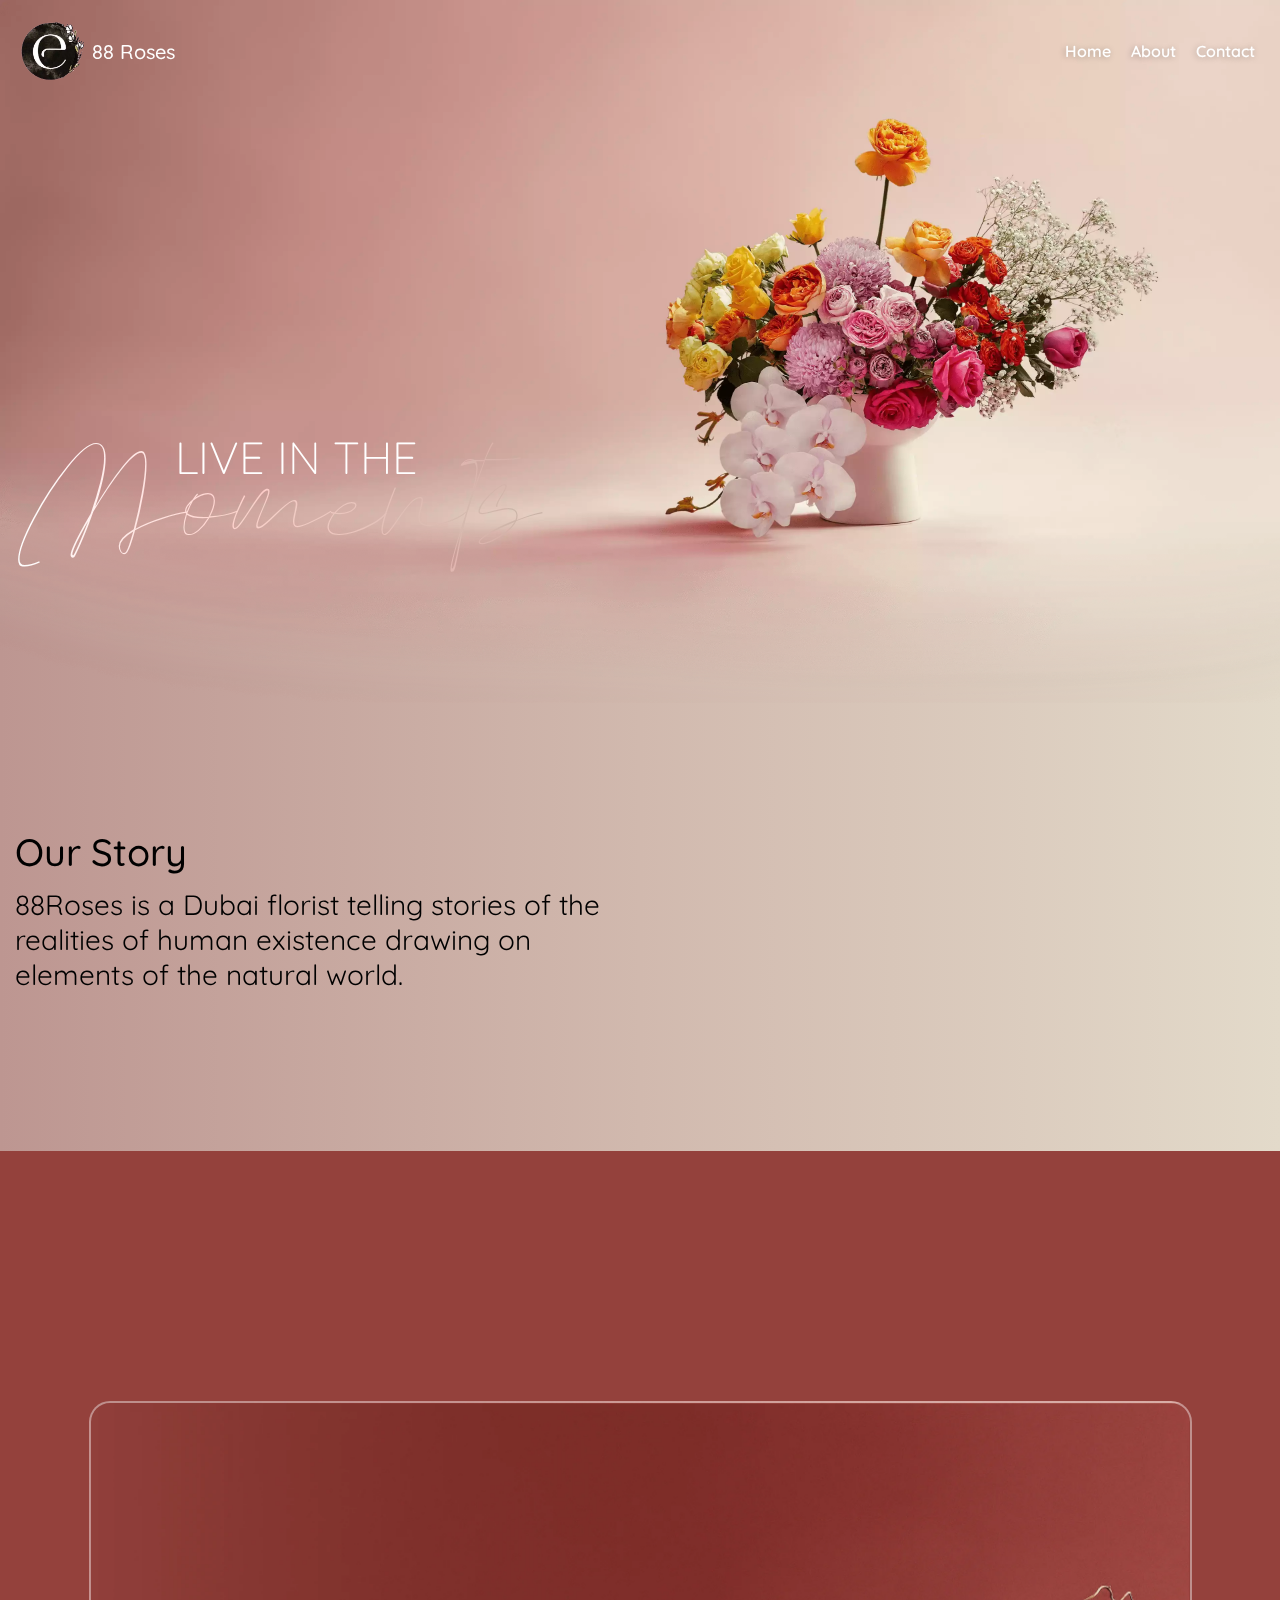
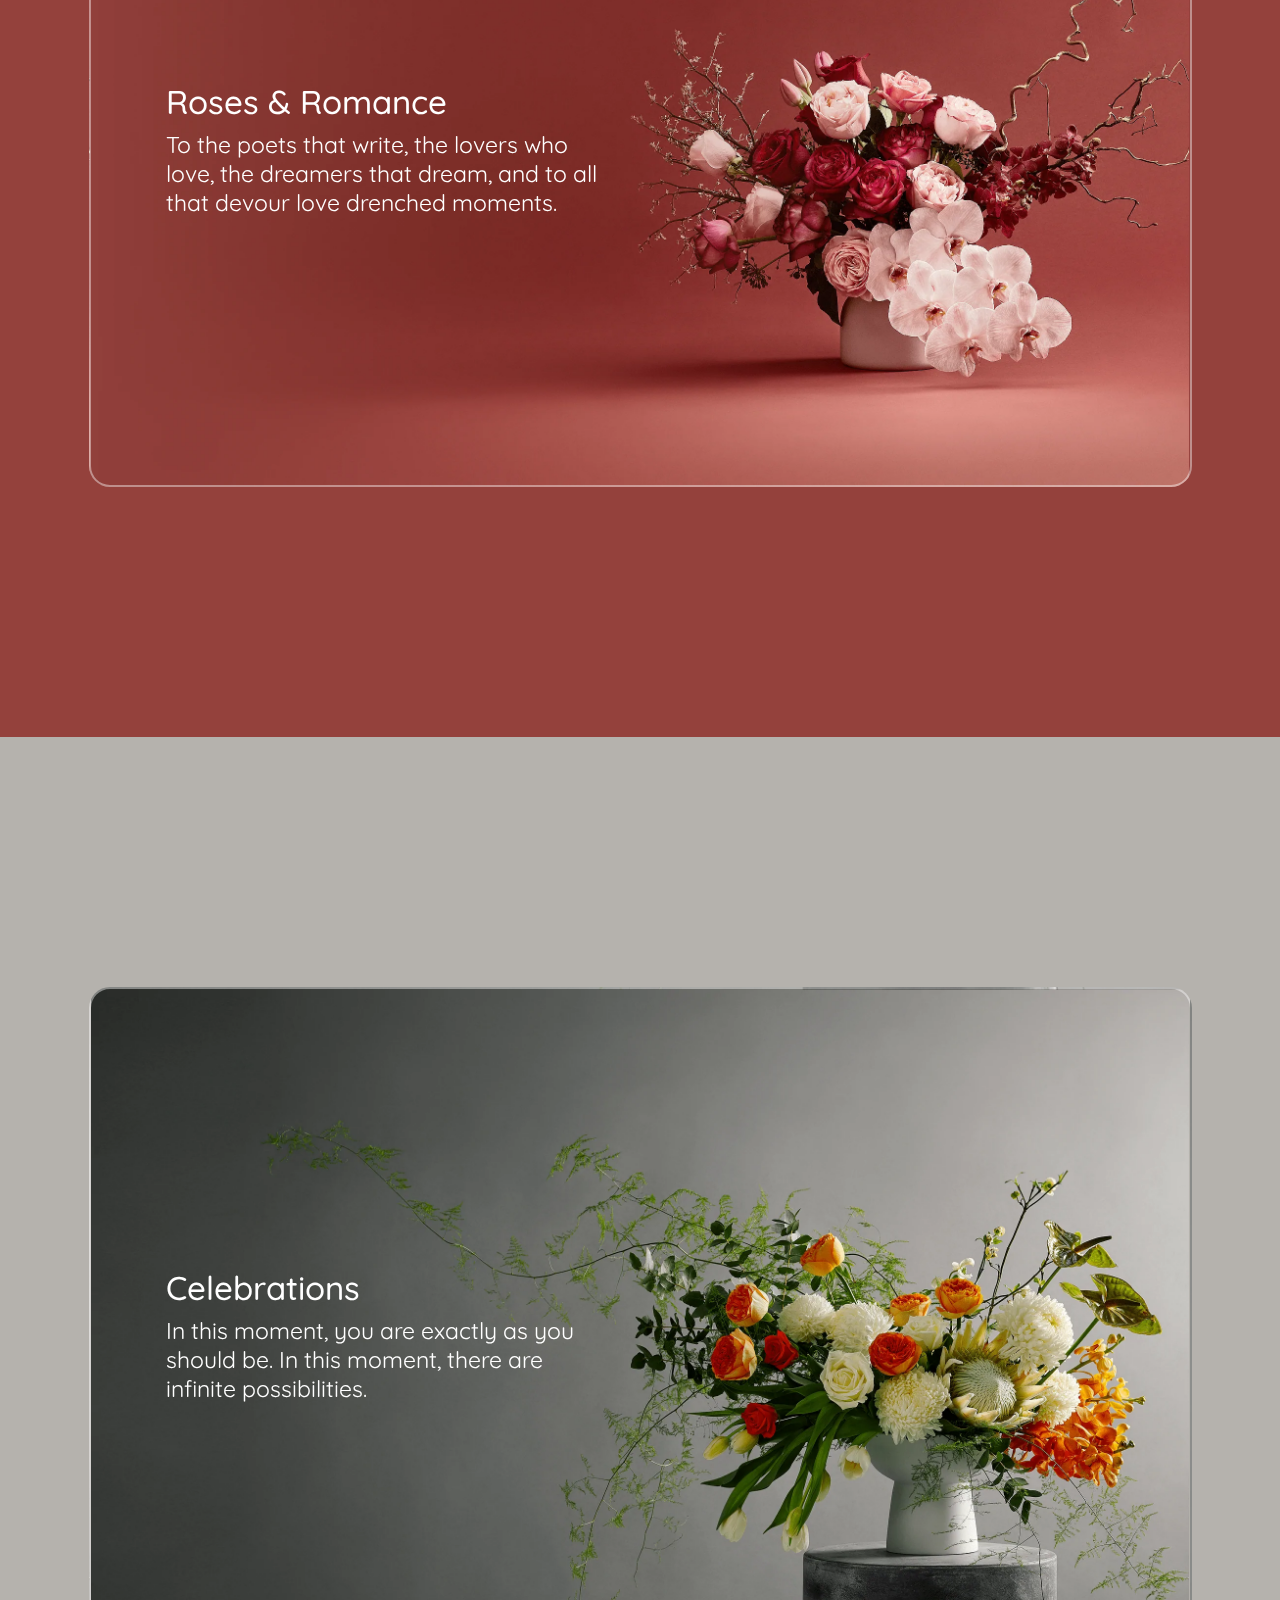
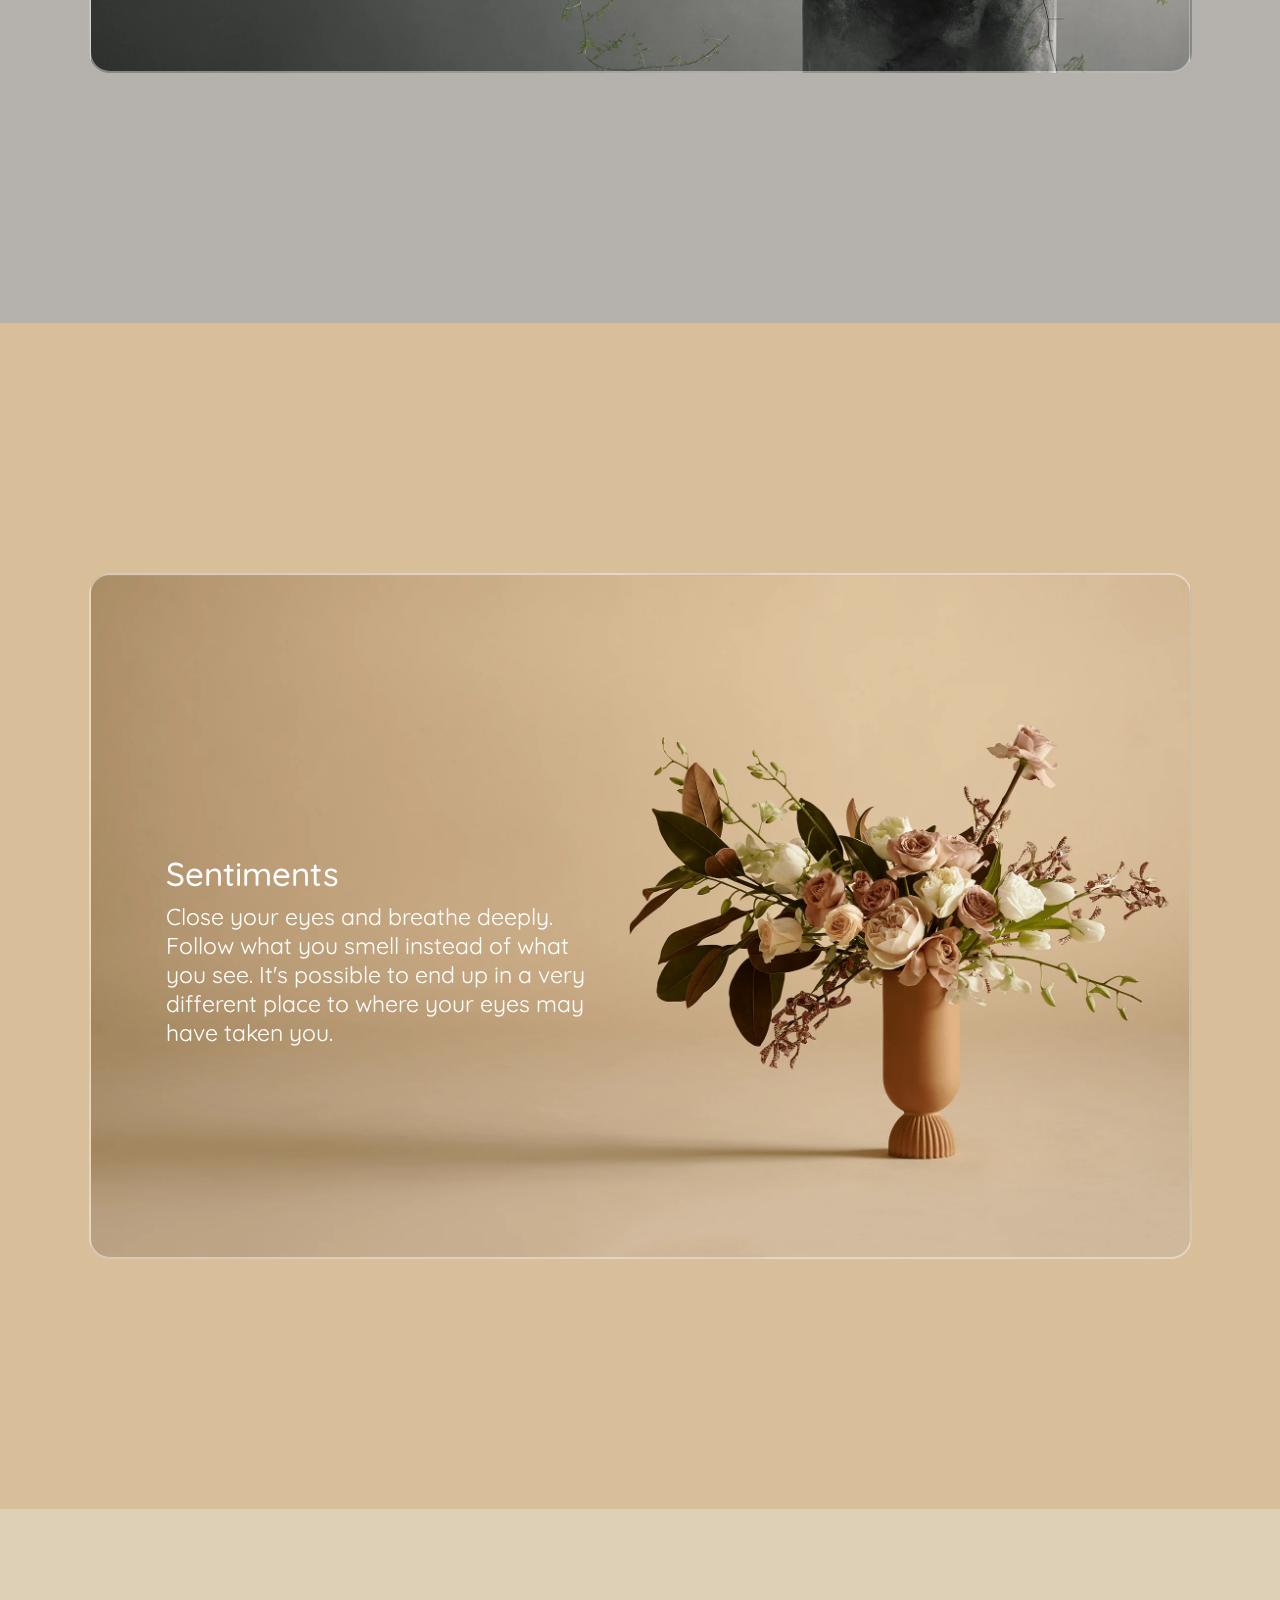
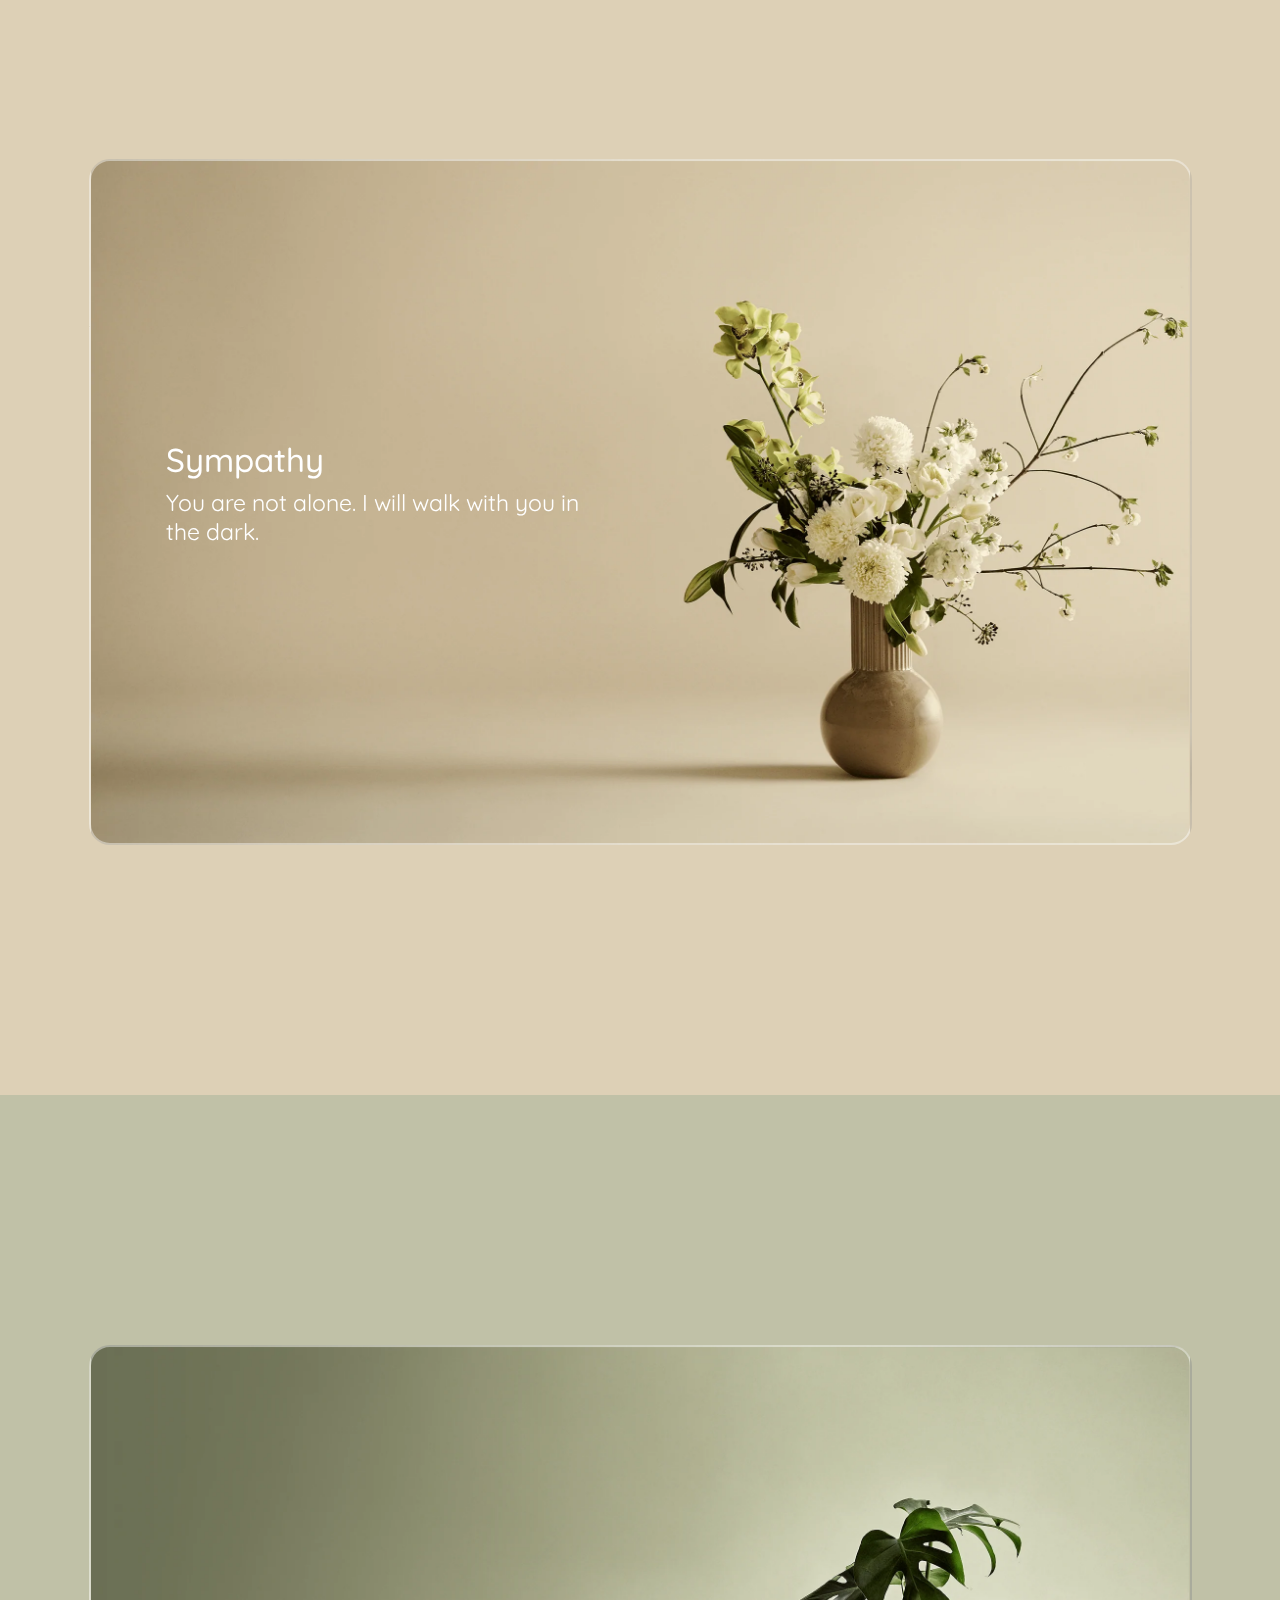
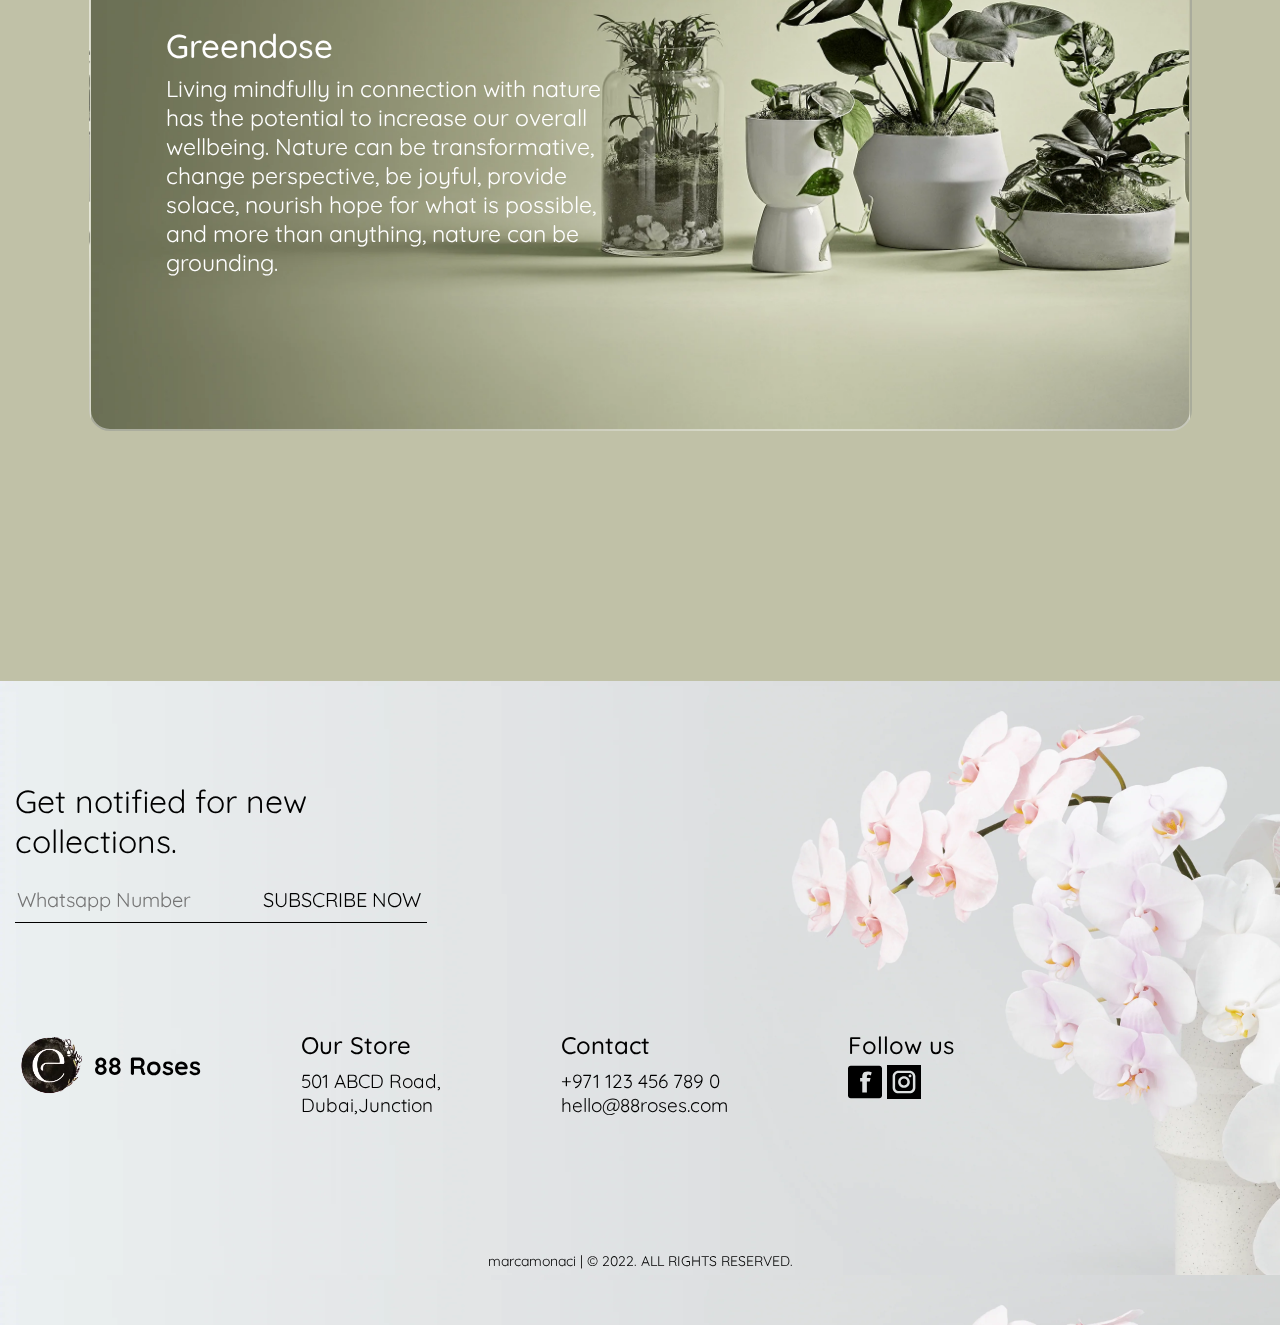
==== index.html @ d5ffa086 "Version 1.0" ====
<!DOCTYPE html>
<html lang="en">

<head>
    <meta charset="UTF-8">
    <meta http-equiv="X-UA-Compatible" content="IE=edge">
    <meta name="viewport" content="width=device-width, initial-scale=1.0">
    <title>Eighty Eight Roses</title>
    <link rel="stylesheet" href="css/rose.css">
</head>

<body class="body-home">
    <section class="top-section">
        <div class="top-view">
            <div class="top-content-view my-font">
                <div class="top-logo">
                    <a href="/index.html">
                        <div class="logo">
                            <img class="logo-image" src="images/logo.webp" alt="Logo" />
                            <div class="logo-text">
                                88 Roses
                            </div>
                        </div>
                    </a>
                </div>
                <div class="top-menu">
                    <ul class="top-menu-ul">
                        <li class="top-menu-li">
                            <a class="top-menu-a" href="index.html">Home</a>
                        </li>
                        <li class="top-menu-li">
                            <a class="top-menu-a" href="index.html">About</a>
                        </li>
                        <li class="top-menu-li">
                            <a class="top-menu-a" href="index.html">Contact</a>
                        </li>
                    </ul>
                </div>
            </div>
            <div class="top-caption-view">
                <div class="top-caption">
                    <div class="caption-top-text my-font">
                        LIVE IN THE
                    </div>
                    <div class="caption-text curl-font">
                        Moments
                    </div>
                </div>
            </div>
            <div class="top-intro-view my-font">
                <div class="top-intro-head">
                    Our Story
                </div>
                <div class="top-intro-text">
                    88Roses is a Dubai florist telling stories of the realities of human existence drawing on elements
                    of the natural world.
                </div>
            </div>
        </div>
    </section>
    <section class="second-section">
        <div class="second-view">
            <div class="second-view-content">
                <div class="view-caption my-font">
                    <div class="view-caption-head">
                        Roses & Romance
                    </div>
                    <div class="view-caption-text">
                        To the poets that write, the lovers who love, the dreamers that dream, and to all that devour
                        love drenched moments.
                    </div>
                </div>
            </div>
        </div>
    </section>
    <section class="third-section">
        <div class="third-view">
            <div class="third-view-content">
                <div class="view-caption my-font">
                    <div class="view-caption-head">
                        Celebrations
                    </div>
                    <div class="view-caption-text">
                        In this moment, you are exactly as you should be. In this moment, there are infinite
                        possibilities.
                    </div>
                </div>
            </div>
        </div>
    </section>
    <section class="fourth-section">
        <div class="fourth-view">
            <div class="fourth-view-content">
                <div class="view-caption my-font">
                    <div class="view-caption-head">
                        Sentiments
                    </div>
                    <div class="view-caption-text">
                        Close your eyes and breathe deeply. Follow what you smell instead of what you see. It's possible
                        to end up in a very different place to where your eyes may have taken you.
                    </div>
                </div>
            </div>
        </div>
    </section>
    <section class="fifth-section">
        <div class="fifth-view">
            <div class="fifth-view-content">
                <div class="view-caption my-font">
                    <div class="view-caption-head">
                        Sympathy
                    </div>
                    <div class="view-caption-text">
                        You are not alone. I will walk with you in the dark.
                    </div>
                </div>
            </div>
        </div>
    </section>
    <section class="sixth-section">
        <div class="sixth-view">
            <div class="sixth-view-content">
                <div class="view-caption my-font">
                    <div class="view-caption-head">
                        Greendose
                    </div>
                    <div class="view-caption-text">
                        Living mindfully in connection with nature has the potential to increase our overall wellbeing.
                        Nature can be transformative, change perspective, be joyful, provide solace, nourish hope for
                        what is possible, and more than anything, nature can be grounding.
                    </div>
                </div>
            </div>
        </div>
    </section>
    <section class="footer-section">
        <div class="footer-view">
            <div class="footer-content my-font">
                <div class="footer-subscribe">
                    <div class="footer-sub-head">Get notified for new collections.</div>
                    <div class="footer-text-container">
                        <input class="footer-text-box my-font" type="text" placeholder="Whatsapp Number" />
                        <button class="footer-bttn my-font">SUBSCRIBE NOW</button>
                    </div>
                </div>
                <div class="footer-options">
                    <div class="footer-logo">
                        <a href="/index.html">
                            <div class="logo-foot">
                                <img class="logo-foot-image" src="images/logo.webp" alt="Logo" />
                                <div class="logo-foot-text">
                                    88 Roses
                                </div>
                            </div>
                        </a>
                    </div>
                    <div class="footer-items">
                        <div class="footer-item">
                            <div class="footer-item-head">
                                Our Store
                            </div>
                            <div class="foot-item-text">
                                501 ABCD Road,
                            </div>
                            <div class="foot-item-text">
                                Dubai,Junction
                            </div>
                        </div>
                    </div>
                    <div class="footer-items">
                        <div class="footer-item">
                            <div class="footer-item-head">
                                Contact
                            </div>
                            <div class="foot-item-text">
                                +971 123 456 789 0
                            </div>
                            <div class="foot-item-text">
                                hello@88roses.com
                            </div>
                        </div>
                    </div>
                    <div class="footer-social">
                        <div class="footer-social-head">
                            Follow us
                        </div>
                        <div class="footer-icons">
                            <a href="">
                                <div class="footer-social-icon">
                                    <svg x="0px" y="0px" fill="currentColor" width="1em"
                                        height="1em" viewBox="0 0 29.94 29.94">
                                  
                                            <path d="M27.56,0.684H2.383C1.065,0.684,0,1.748,0,3.064v23.813c0,1.312,1.065,2.379,2.383,2.379H27.56
                                                c1.312,0,2.38-1.066,2.38-2.379V3.064C29.939,1.748,28.871,0.684,27.56,0.684z M20.125,9.167c-0.619-0.362-1.11-0.648-1.727-0.648
                                                c-0.604,0-1.12,0.151-1.384,0.405c-0.264,0.252-0.395,0.74-0.395,1.461v1.067h3.229l-0.699,2.968h-2.53v9.862h-4.056V14.42H10.67
                                                v-2.968h1.895v-1.133c0-1.193,0.143-1.907,0.425-2.496c0.281-0.587,0.826-1.241,1.584-1.611c0.757-0.369,1.877-0.555,3.036-0.555
                                                c1.188,0,2.116,0.396,3.254,0.715L20.125,9.167z"/>
                                    </svg>
                                </div>
                            </a>
                            <a href="">  <div class="footer-social-icon">
                                <svg x="0px" y="0px" fill="currentColor" width="1em"
                                    height="1em" 
                                    viewBox="0 0 455.73 455.73">
<path d="M227.86,182.55c-24.98,0-45.32,20.33-45.32,45.31c0,24.99,20.34,45.33,45.32,45.33c24.99,0,45.32-20.34,45.32-45.33
	C273.18,202.88,252.85,182.55,227.86,182.55z M227.86,182.55c-24.98,0-45.32,20.33-45.32,45.31c0,24.99,20.34,45.33,45.32,45.33
	c24.99,0,45.32-20.34,45.32-45.33C273.18,202.88,252.85,182.55,227.86,182.55z M303.36,108.66H152.37
	c-24.1,0-43.71,19.61-43.71,43.71v150.99c0,24.1,19.61,43.71,43.71,43.71h150.99c24.1,0,43.71-19.61,43.71-43.71V152.37
	C347.07,128.27,327.46,108.66,303.36,108.66z M227.86,306.35c-43.27,0-78.48-35.21-78.48-78.49c0-43.27,35.21-78.48,78.48-78.48
	c43.28,0,78.49,35.21,78.49,78.48C306.35,271.14,271.14,306.35,227.86,306.35z M308.87,165.61c-10.24,0-18.57-8.33-18.57-18.57
	s8.33-18.57,18.57-18.57s18.57,8.33,18.57,18.57S319.11,165.61,308.87,165.61z M227.86,182.55c-24.98,0-45.32,20.33-45.32,45.31
	c0,24.99,20.34,45.33,45.32,45.33c24.99,0,45.32-20.34,45.32-45.33C273.18,202.88,252.85,182.55,227.86,182.55z M303.36,108.66
	H152.37c-24.1,0-43.71,19.61-43.71,43.71v150.99c0,24.1,19.61,43.71,43.71,43.71h150.99c24.1,0,43.71-19.61,43.71-43.71V152.37
	C347.07,128.27,327.46,108.66,303.36,108.66z M227.86,306.35c-43.27,0-78.48-35.21-78.48-78.49c0-43.27,35.21-78.48,78.48-78.48
	c43.28,0,78.49,35.21,78.49,78.48C306.35,271.14,271.14,306.35,227.86,306.35z M308.87,165.61c-10.24,0-18.57-8.33-18.57-18.57
	s8.33-18.57,18.57-18.57s18.57,8.33,18.57,18.57S319.11,165.61,308.87,165.61z M227.86,182.55c-24.98,0-45.32,20.33-45.32,45.31
	c0,24.99,20.34,45.33,45.32,45.33c24.99,0,45.32-20.34,45.32-45.33C273.18,202.88,252.85,182.55,227.86,182.55z M0,0v455.73h455.73
	V0H0z M380.23,303.36c0,42.39-34.48,76.87-76.87,76.87H152.37c-42.39,0-76.87-34.48-76.87-76.87V152.37
	c0-42.39,34.48-76.87,76.87-76.87h150.99c42.39,0,76.87,34.48,76.87,76.87V303.36z M303.36,108.66H152.37
	c-24.1,0-43.71,19.61-43.71,43.71v150.99c0,24.1,19.61,43.71,43.71,43.71h150.99c24.1,0,43.71-19.61,43.71-43.71V152.37
	C347.07,128.27,327.46,108.66,303.36,108.66z M227.86,306.35c-43.27,0-78.48-35.21-78.48-78.49c0-43.27,35.21-78.48,78.48-78.48
	c43.28,0,78.49,35.21,78.49,78.48C306.35,271.14,271.14,306.35,227.86,306.35z M308.87,165.61c-10.24,0-18.57-8.33-18.57-18.57
	s8.33-18.57,18.57-18.57s18.57,8.33,18.57,18.57S319.11,165.61,308.87,165.61z M227.86,182.55c-24.98,0-45.32,20.33-45.32,45.31
	c0,24.99,20.34,45.33,45.32,45.33c24.99,0,45.32-20.34,45.32-45.33C273.18,202.88,252.85,182.55,227.86,182.55z M227.86,182.55
	c-24.98,0-45.32,20.33-45.32,45.31c0,24.99,20.34,45.33,45.32,45.33c24.99,0,45.32-20.34,45.32-45.33
	C273.18,202.88,252.85,182.55,227.86,182.55z M227.86,182.55c-24.98,0-45.32,20.33-45.32,45.31c0,24.99,20.34,45.33,45.32,45.33
	c24.99,0,45.32-20.34,45.32-45.33C273.18,202.88,252.85,182.55,227.86,182.55z M303.36,108.66H152.37
	c-24.1,0-43.71,19.61-43.71,43.71v150.99c0,24.1,19.61,43.71,43.71,43.71h150.99c24.1,0,43.71-19.61,43.71-43.71V152.37
	C347.07,128.27,327.46,108.66,303.36,108.66z M227.86,306.35c-43.27,0-78.48-35.21-78.48-78.49c0-43.27,35.21-78.48,78.48-78.48
	c43.28,0,78.49,35.21,78.49,78.48C306.35,271.14,271.14,306.35,227.86,306.35z M308.87,165.61c-10.24,0-18.57-8.33-18.57-18.57
	s8.33-18.57,18.57-18.57s18.57,8.33,18.57,18.57S319.11,165.61,308.87,165.61z M227.86,182.55c-24.98,0-45.32,20.33-45.32,45.31
	c0,24.99,20.34,45.33,45.32,45.33c24.99,0,45.32-20.34,45.32-45.33C273.18,202.88,252.85,182.55,227.86,182.55z M227.86,182.55
	c-24.98,0-45.32,20.33-45.32,45.31c0,24.99,20.34,45.33,45.32,45.33c24.99,0,45.32-20.34,45.32-45.33
	C273.18,202.88,252.85,182.55,227.86,182.55z M227.86,182.55c-24.98,0-45.32,20.33-45.32,45.31c0,24.99,20.34,45.33,45.32,45.33
	c24.99,0,45.32-20.34,45.32-45.33C273.18,202.88,252.85,182.55,227.86,182.55z M303.36,108.66H152.37
	c-24.1,0-43.71,19.61-43.71,43.71v150.99c0,24.1,19.61,43.71,43.71,43.71h150.99c24.1,0,43.71-19.61,43.71-43.71V152.37
	C347.07,128.27,327.46,108.66,303.36,108.66z M227.86,306.35c-43.27,0-78.48-35.21-78.48-78.49c0-43.27,35.21-78.48,78.48-78.48
	c43.28,0,78.49,35.21,78.49,78.48C306.35,271.14,271.14,306.35,227.86,306.35z M308.87,165.61c-10.24,0-18.57-8.33-18.57-18.57
	s8.33-18.57,18.57-18.57s18.57,8.33,18.57,18.57S319.11,165.61,308.87,165.61z M227.86,182.55c-24.98,0-45.32,20.33-45.32,45.31
	c0,24.99,20.34,45.33,45.32,45.33c24.99,0,45.32-20.34,45.32-45.33C273.18,202.88,252.85,182.55,227.86,182.55z"/>
                                </svg>
                            </div></a>
                        </div>
                    </div>
                </div>
                <div class="footer-last">
                    <div class="copy-right">
                        marcamonaci | © 2022. ALL RIGHTS RESERVED.
                    </div>
                </div>
            </div>
        </div>
    </section>
</body>

</html>
---- css/rose.css ----
@import url('https://fonts.googleapis.com/css2?family=Quicksand:wght@300;400;500;600;700&display=swap');

.body-home {
	margin: 0;
	padding: 0;
}

a {
	text-decoration: none;
	color: inherit;
}

input:focus,
button:focus {
	outline: none;
}

.my-font {
	font-family: 'Quicksand', sans-serif;
}

@font-face {
	font-family: 'coff-regular';
	/*src: url('Coffekan-Regular.ttf')  format('truetype');*/
	src: url([data-uri]);
}

.curl-font {
	font-family: 'coff-regular', cursive;
}

.top-section {}

.top-view {
	min-height: 100vh;
	background: url(../images/topbg.webp), linear-gradient(90deg, rgba(189, 150, 145, 1) 0%, rgba(209, 185, 174, 1) 50%, rgba(227, 218, 202, 1) 100%);
	background-size: 100%;
	background-repeat: no-repeat;
}

.top-content-view {
	width: 1250px;
	margin: auto;
	display: flex;
	align-items: center;
	justify-content: space-between;
}

.top-logo {
	padding-top: 15px;
}

.logo {
	display: flex;
	align-items: center;
}

.logo-image {
	width: 72px;
}

.logo-text {
	font-size: 20px;
	font-weight: 500;
	color: white;
	padding-left: 5px;
}

.top-menu {
	padding-top: 15px;
}

.top-menu-ul {
	margin: 0;
	padding: 0;
	list-style: none;
	display: flex;
}

.top-menu-li {}

.top-menu-a {
	display: block;
	padding-left: 10px;
	padding-right: 10px;
	color: white;
	font-weight: 600;
	font-size: 16px;
	text-shadow: -1px 1px 6px #00000045;
}

.top-caption {
	position: relative;
}

.caption-text {
	font-size: 156px;
	background-clip: text;
	mix-blend-mode: luminosity;
	-webkit-background-clip: text;
	color: transparent;
	background-image: linear-gradient(90deg, rgba(255, 255, 255, 1) 0%, rgba(229, 201, 199, 1) 25%, rgba(207, 157, 153, 1) 50%, rgba(229, 201, 199, 1) 75%, rgba(255, 255, 255, 1) 100%);
}

.top-caption-view {
	width: 1250px;
	margin: auto;
	padding-top: 311px;
}

.caption-top-text {

	color: white;

	font-size: 45px;

	font-weight: 300;

	position: absolute;

	left: 160px;

	top: 31px;
}

.top-intro-view {
	width: 1250px;
	margin: auto;
	margin-top: 243px;
	padding-bottom: 159px;
}

.top-intro-head {
	font-size: 38px;
	color: black;
	font-weight: 500;
	padding-bottom: 11px;
}

.top-intro-text {
	width: 619px;
	font-size: 28px;
}

.second-section {}

.second-view {
	background: #94413C;
	padding-top: 250px;
	padding-bottom: 250px;
}

.second-view-content {

	width: 1099px;

	height: 682px;

	border: solid 2px #ffffff6b;

	margin: auto;

	border-radius: 21px;

	background: url('../images/secondbg.webp');

	background-size: 100%;
}

.view-caption {
	margin-top: 278px;
	padding-left: 75px;
}

.view-caption-head {
	color: white;
	font-size: 33px;
	font-weight: 500;
	padding-bottom: 8px;
}

.view-caption-text {
	color: white;
	font-size: 23px;
	font-weight: 400;
	width: 445px;
}


.third-section {}

.third-view {
	background: #B5B2AD;
	padding-top: 250px;
	padding-bottom: 250px;
}

.third-view-content {

	width: 1099px;

	height: 682px;

	border: solid 2px #ffffff6b;

	margin: auto;

	border-radius: 21px;

	background: url('../images/thirdbg.webp');

	background-size: 100%;
}

.fourth-section {}

.fourth-view {
	background: #D8BE99;
	padding-top: 250px;
	padding-bottom: 250px;
}

.fourth-view-content {

	width: 1099px;

	height: 682px;

	border: solid 2px #ffffff6b;

	margin: auto;

	border-radius: 21px;

	background: url('../images/fourthbg.webp');

	background-size: 100%;
}

.fifth-view {
	background: #DDD0B6;
	padding-top: 250px;
	padding-bottom: 250px;
}

.fifth-view-content {

	width: 1099px;

	height: 682px;

	border: solid 2px #ffffff6b;

	margin: auto;

	border-radius: 21px;

	background: url('../images/fifthbg.webp');

	background-size: 100%;
}

.sixth-view {
	background: #C0C1A7;
	padding-top: 250px;
	padding-bottom: 250px;
}

.sixth-view-content {

	width: 1099px;

	height: 682px;

	border: solid 2px #ffffff6b;

	margin: auto;

	border-radius: 21px;

	background: url('../images/sixthbg.webp');

	background-size: 100%;
}

.footer-section {}

.footer-view {

	background: url('../images/footerbg.webp');

	background-size: 100%;

	min-height: 544px;

	padding-top: 100px;
}

.footer-content {
	width: 1250px;
	margin: auto;
}

.footer-subscribe {}

.footer-sub-head {
	font-size: 32px;
	width: 294px;
	padding-bottom: 25px;
}

.footer-text-container {
	border-bottom: solid 1px black;
	display: inline-flex;
	padding-bottom: 9px;
}

.footer-text-box {
	border: 0;
	background: transparent;
	font-size: 20px;
	font-weight: 400;
}

.footer-bttn {
	border: 0;
	background: transparent;
	color: black;
	font-size: 20px;
	font-weight: 400;
}

.footer-options {

	padding-top: 107px;

	display: flex;
}

.footer-logo {

	margin-right: 100px;
}

.logo-foot {
	display: flex;
	align-items: center;
}

.logo-foot-image {
	width: 70px;
}

.logo-foot-text {
	font-size: 25px;
	font-weight: 700;
	padding-left: 9px;
}

.foot-logo-desc {

	padding-left: 15px;

	padding-top: 32px;
}


.footer-items {
	margin-right: 120px;
}

.footer-item {
	padding-bottom: 35px;
}

.footer-item-head {
	font-size: 24px;
	font-weight: 500;
	padding-bottom: 9px;
}

.foot-item-text {
	font-size: 19px;
}

.footer-last {}

.footer-social {}

.footer-social-head {
	font-size: 24px;
	font-weight: 500;
	padding-bottom: 5px;
}

.footer-icons {
	display: flex;
}

.footer-social-icon {
	font-size: 34px;
	margin-right: 5px;
}

.copy-right {

	text-align: center;

	font-size: 14px;

	font-weight: 400;

	padding-top: 100px;
}

@media only screen and (max-width: 768px) {
	.top-section {}

	.top-view {
		background: url(../images/topbgmob.webp), linear-gradient(90deg, rgba(189, 150, 145, 1) 0%, rgba(209, 185, 174, 1) 50%, rgba(227, 218, 202, 1) 100%);
		background-size: cover;
		background-position: top;
	}

	.top-content-view {
		width: 100%;
		margin: auto;
		display: flex;
		align-items: center;
		justify-content: space-between;
	}

	.top-logo {
		padding-left: 15px;
	}

	.top-menu {
		display: none;
	}

	.top-caption {
		position: relative;
	}

	.caption-text {
		font-size: 97px;
		background-clip: text;
		mix-blend-mode: luminosity;
		-webkit-background-clip: text;
		color: wheat;
		background-image: linear-gradient(90deg, rgba(255, 255, 255, 1) 0%, rgba(229, 201, 199, 1) 25%, rgba(207, 157, 153, 1) 50%, rgba(229, 201, 199, 1) 75%, rgba(255, 255, 255, 1) 100%);
	}

	.top-caption-view {
		width: 100%;
		margin: auto;
		padding-top: 25px;
		padding-left: 15px;
		padding-right: 15px;
		box-sizing: border-box;
	}

	.caption-top-text {

		color: white;

		font-size: 27px;

		font-weight: 300;

		position: absolute;

		left: 102px;

		top: 22px;
	}

	.top-intro-view {
		width: 100%;
		margin: auto;
		margin-top: 400px;
		padding-bottom: 159px;
		padding-left: 15px;
		padding-right: 15px;
		box-sizing: border-box;
	}

	.top-intro-head {
		font-size: 38px;
		color: black;
		font-weight: 500;
		padding-bottom: 11px;
	}

	.top-intro-text {
		width: 100%;
		font-size: 23px;
	}

	.second-section {}

.second-view {
	background: #94413C;
	padding-top: 0;
	padding-bottom: 0;
}

.second-view-content {

width: 100%;

height: 539px;

border: unset;

margin: auto;

border-radius: 0;

background: url('../images/secondbgmob.webp');

background-size: cover;

background-position: bottom;

background-repeat: no-repeat;
}

.view-caption {
	margin-top: 0;
	padding-left: 15px;
	padding-top: 40px;
	box-sizing: border-box;
	padding-right: 15px;
}

.view-caption-head {
	color: white;
	font-size: 33px;
	font-weight: 500;
	padding-bottom: 18px;
}

.view-caption-text {
	color: white;
	font-size: 16px;
	font-weight: 400;
	width: 100%;
}
.third-section {}

.third-view {
	background: #B5B2AD;
	padding-top: 0;
	padding-bottom: 0;
}

.third-view-content {

width: 100%;

height: 539px;

border: none;

margin: auto;

border-radius: 0;

background: url('../images/thirdbgmob.webp');

background-size: cover;

background-position: bottom;
}
.fourth-section {}

.fourth-view {
	background: #D8BE99;
	padding-top: 0;
	padding-bottom: 0;
}

.fourth-view-content {
width: 100%;
height: 539px;
border: none;
margin: auto;
border-radius: 0;
background: url('../images/fourthbgmob.webp');
background-size: cover;
background-position: bottom;
}

.fifth-view {
	background: #DDD0B6;
	padding-top: 0;
	padding-bottom: 0;
}

.fifth-view-content {
width: 100%;
height: 539px;
border: none;
margin: auto;
border-radius: 0;
background: url('../images/fifthbgmob.webp');
background-size: cover;
background-position: bottom;
}

.sixth-view {
	background: #C0C1A7;
	padding-top: 0;
	padding-bottom: 0;
}

.sixth-view-content {
width: 100%;
height: 539px;
border: none;
margin: auto;
border-radius: 0;
background: url('../images/sixthbgmob.webp');
background-size: cover;
background-position: bottom;
}

.footer-section {}

.footer-view {
background: url('../images/footerbgmob.webp');
background-size: 100%;
min-height: 544px;
padding-top: 100px;
background-repeat: no-repeat;
}

.footer-content {
	width: 100%;
	padding-left: 15px;
	margin: auto;
	padding-right: 15px;
	box-sizing: border-box;
}

.footer-subscribe {}

.footer-sub-head {
	font-size: 21px;
	width: 195px;
	padding-bottom: 25px;
}

.footer-text-container {
	border-bottom: solid 1px black;
	display: inline-flex;
	padding-bottom: 9px;
}

.footer-text-box {
	border: 0;
	background: transparent;
	font-size: 14px;
	font-weight: 400;
}

.footer-bttn {
	border: 0;
	background: transparent;
	color: black;
	font-size: 14px;
	font-weight: 400;
}

.footer-options {
padding-top: 36px;
display: flex;
flex-wrap: wrap;
}

.footer-logo {

	margin-right: 100px;
}

.logo-foot {
	display: flex;
	align-items: center;
}

.logo-foot-image {
	width: 70px;
}

.logo-foot-text {
	font-size: 25px;
	font-weight: 700;
	padding-left: 9px;
}

.foot-logo-desc {

	padding-left: 15px;

	padding-top: 32px;
}


.footer-items {
	margin-right: 120px;
}

.footer-item {
	padding-bottom: 35px;
}

.footer-item-head {
	font-size: 24px;
	font-weight: 500;
	padding-bottom: 9px;
}

.foot-item-text {
	font-size: 19px;
}

.footer-last {}

.footer-social {}

.footer-social-head {
	font-size: 24px;
	font-weight: 500;
	padding-bottom: 5px;
}

.footer-icons {
	display: flex;
}

.footer-social-icon {
	font-size: 34px;
	margin-right: 5px;
}

.copy-right {

	text-align: center;

	font-size: 14px;

	font-weight: 400;

	padding-top: 100px;
}
}
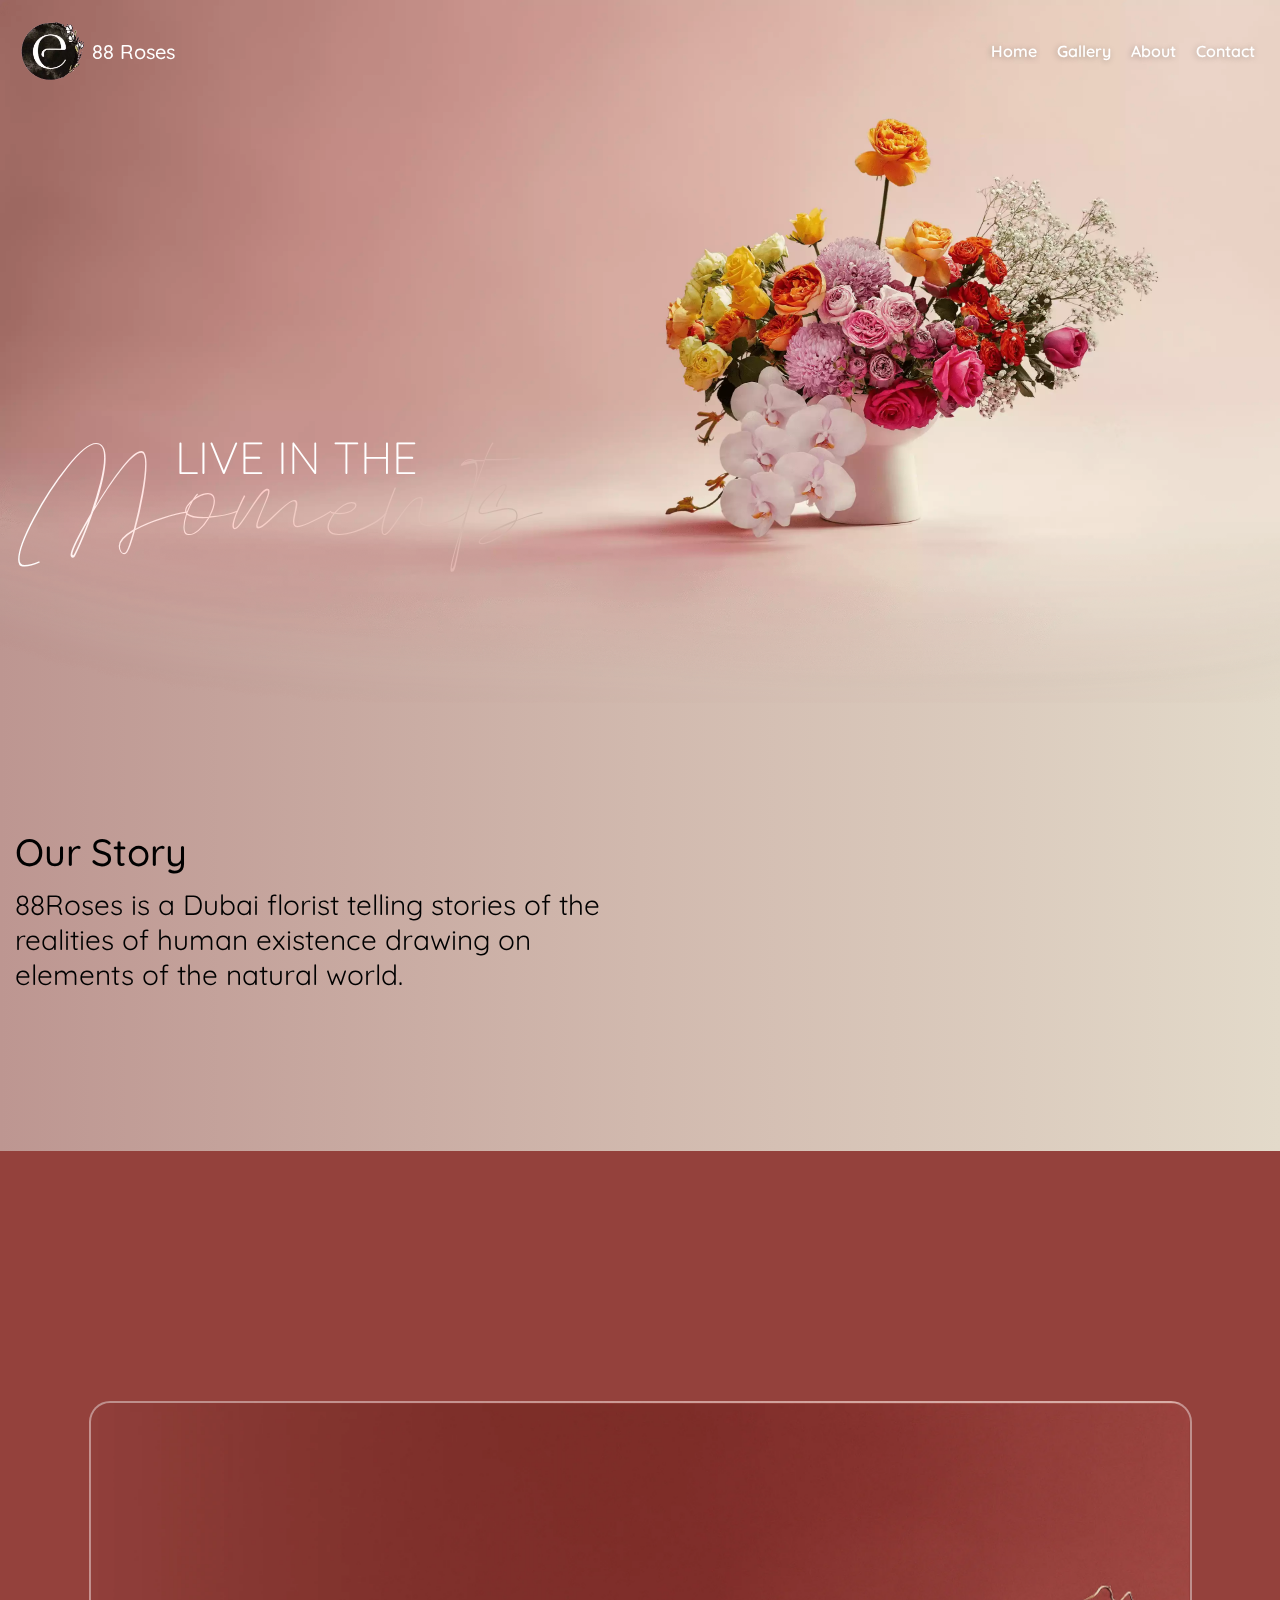
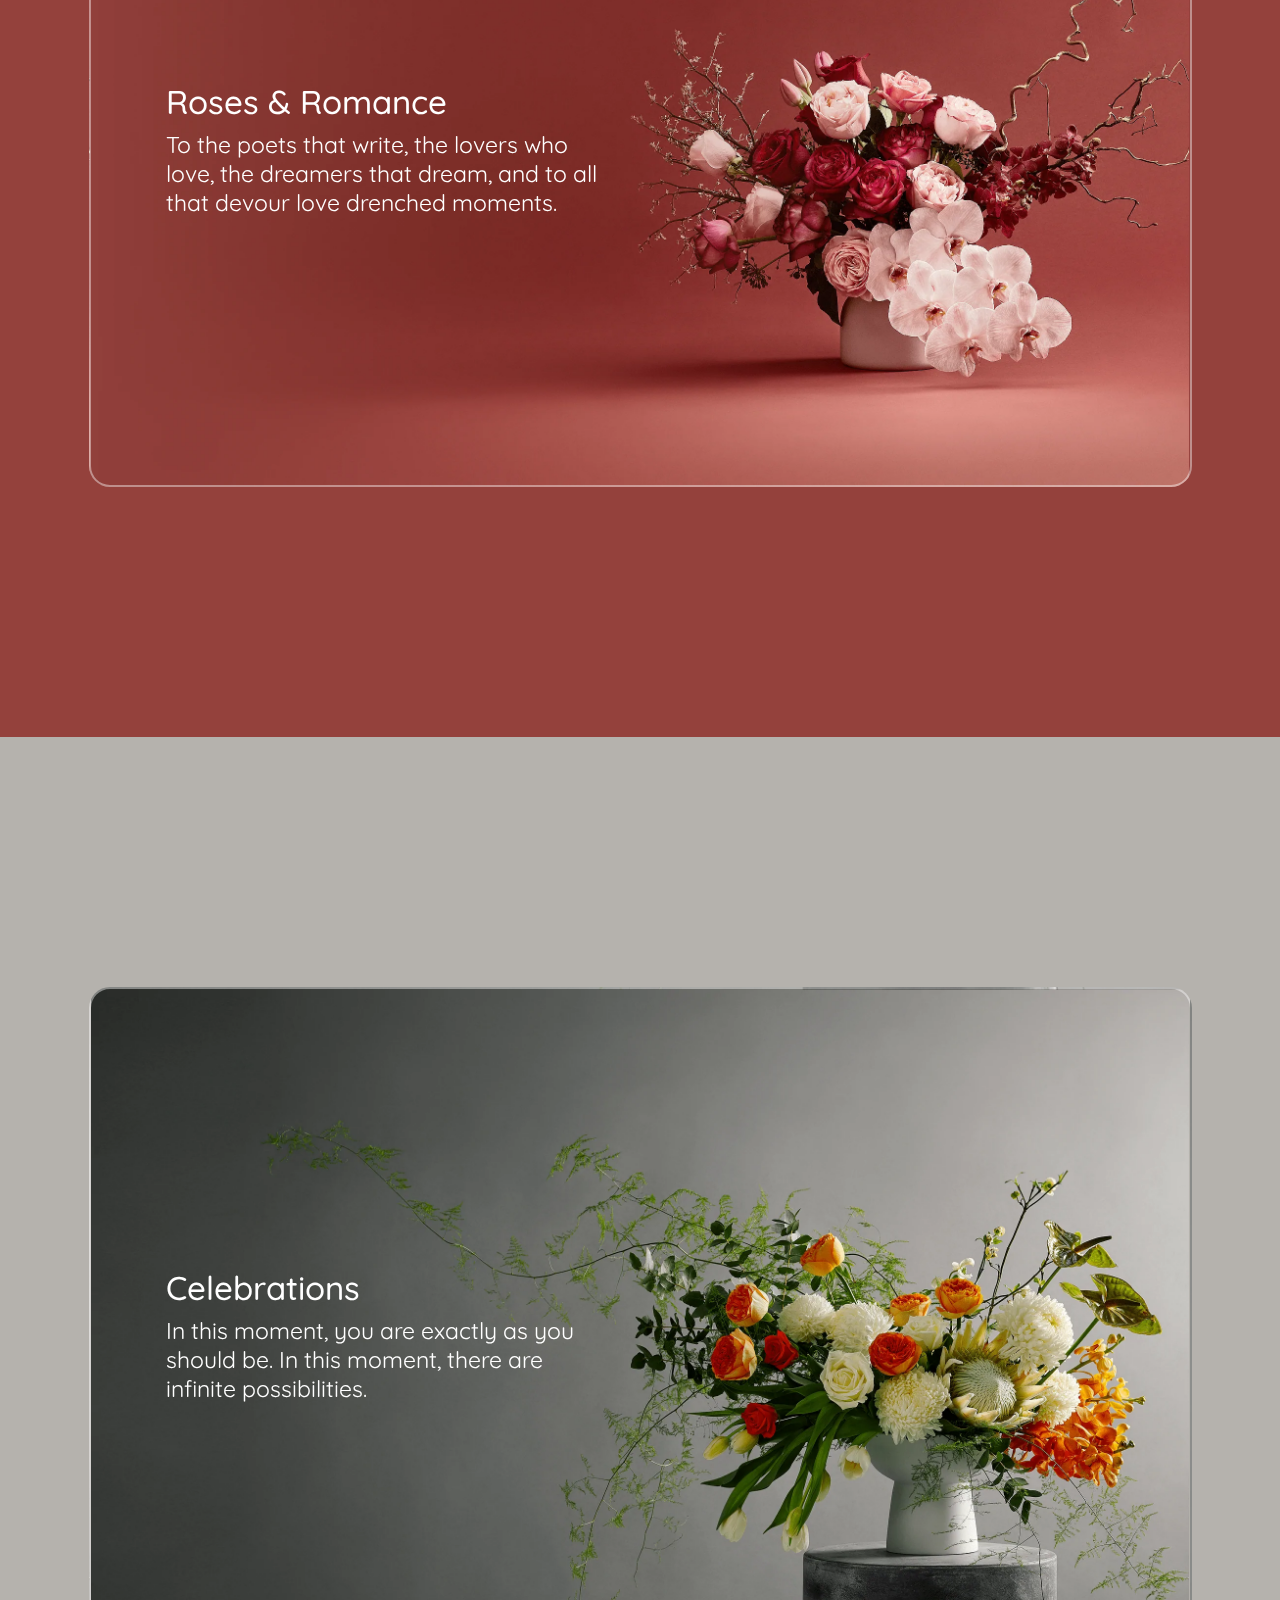
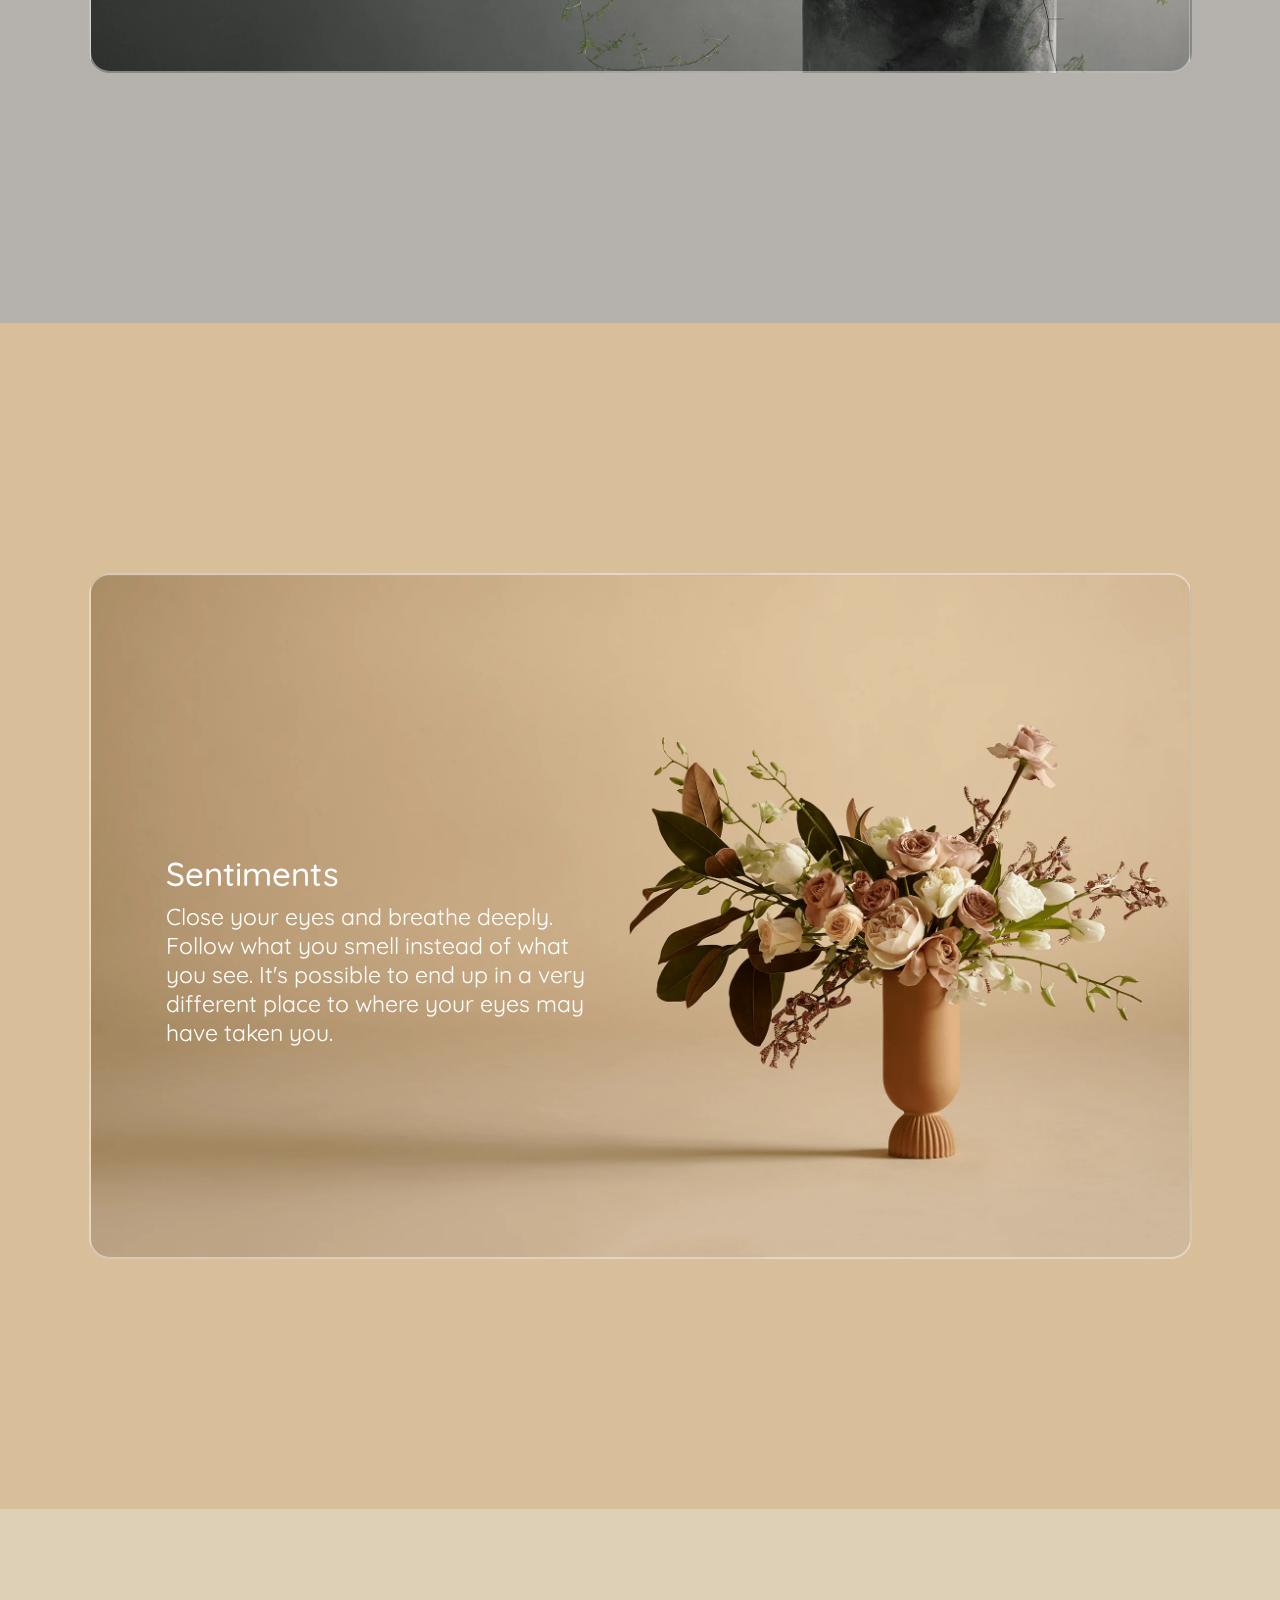
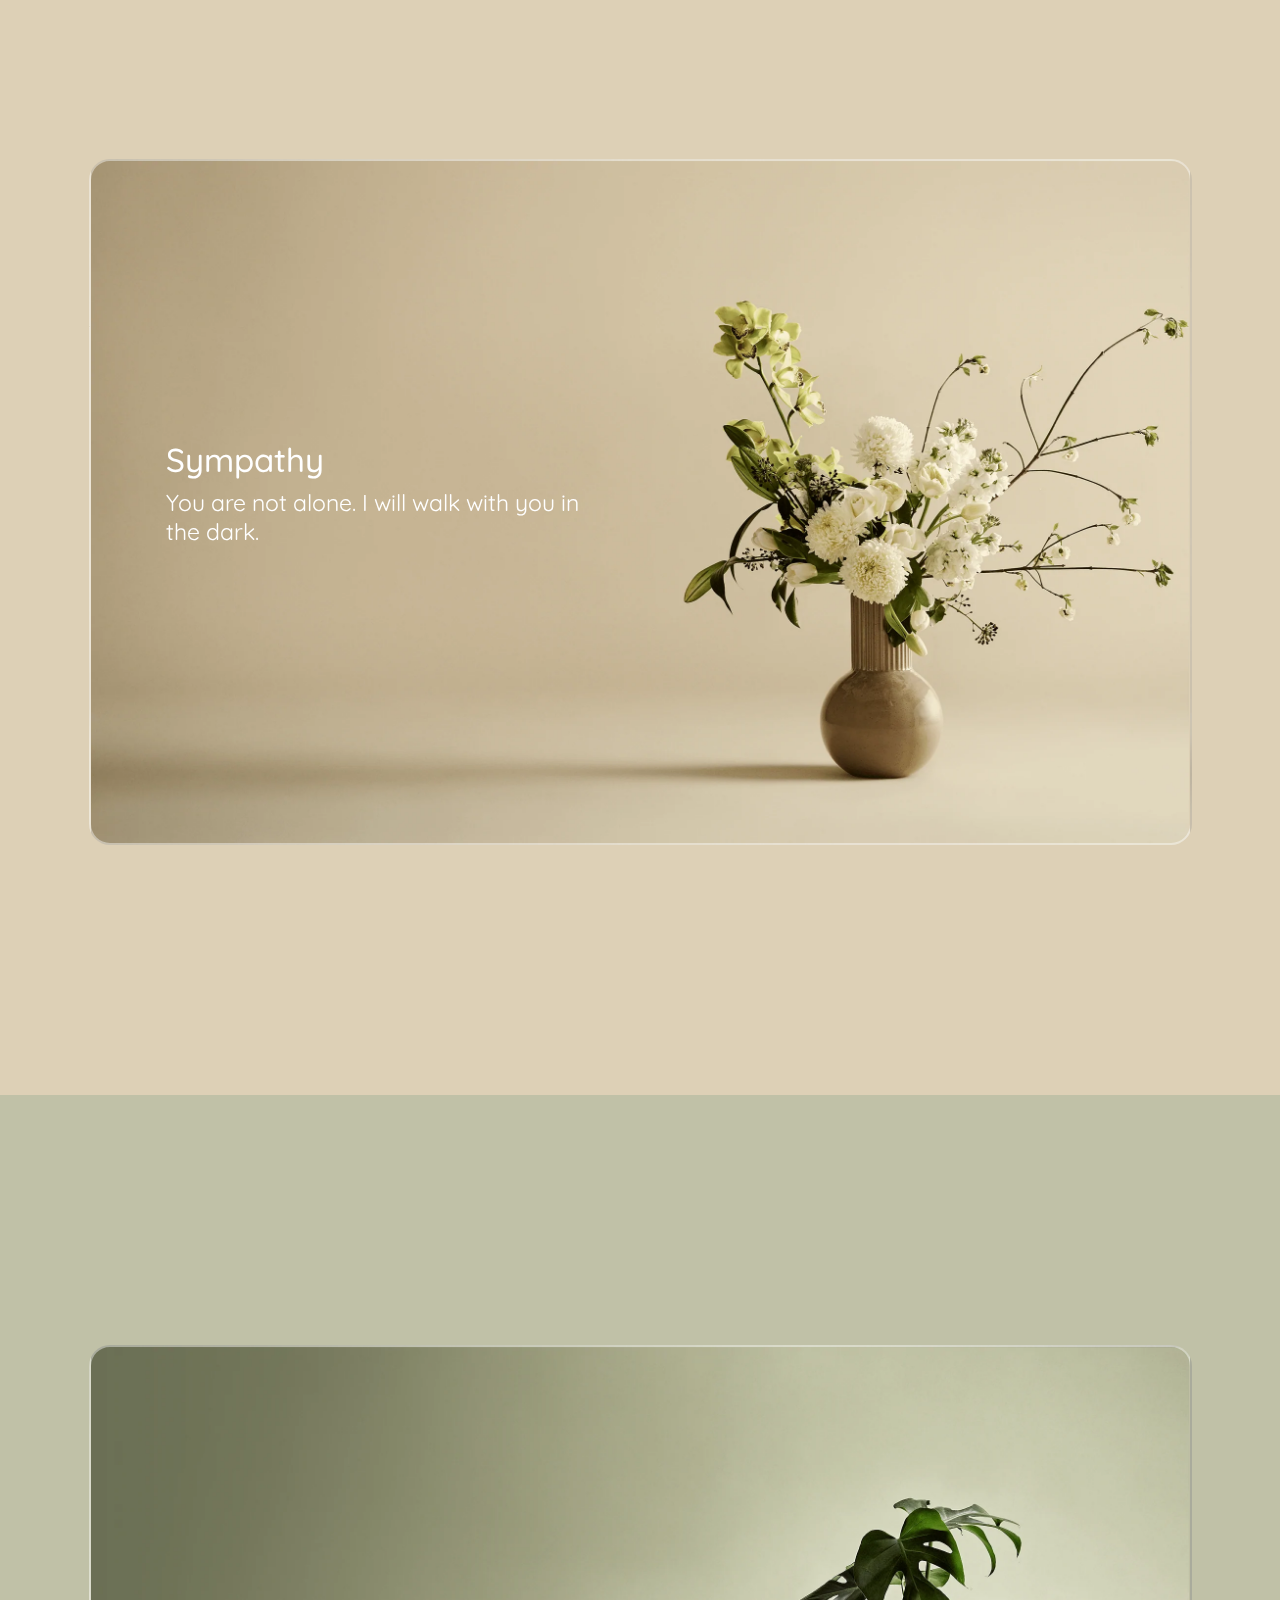
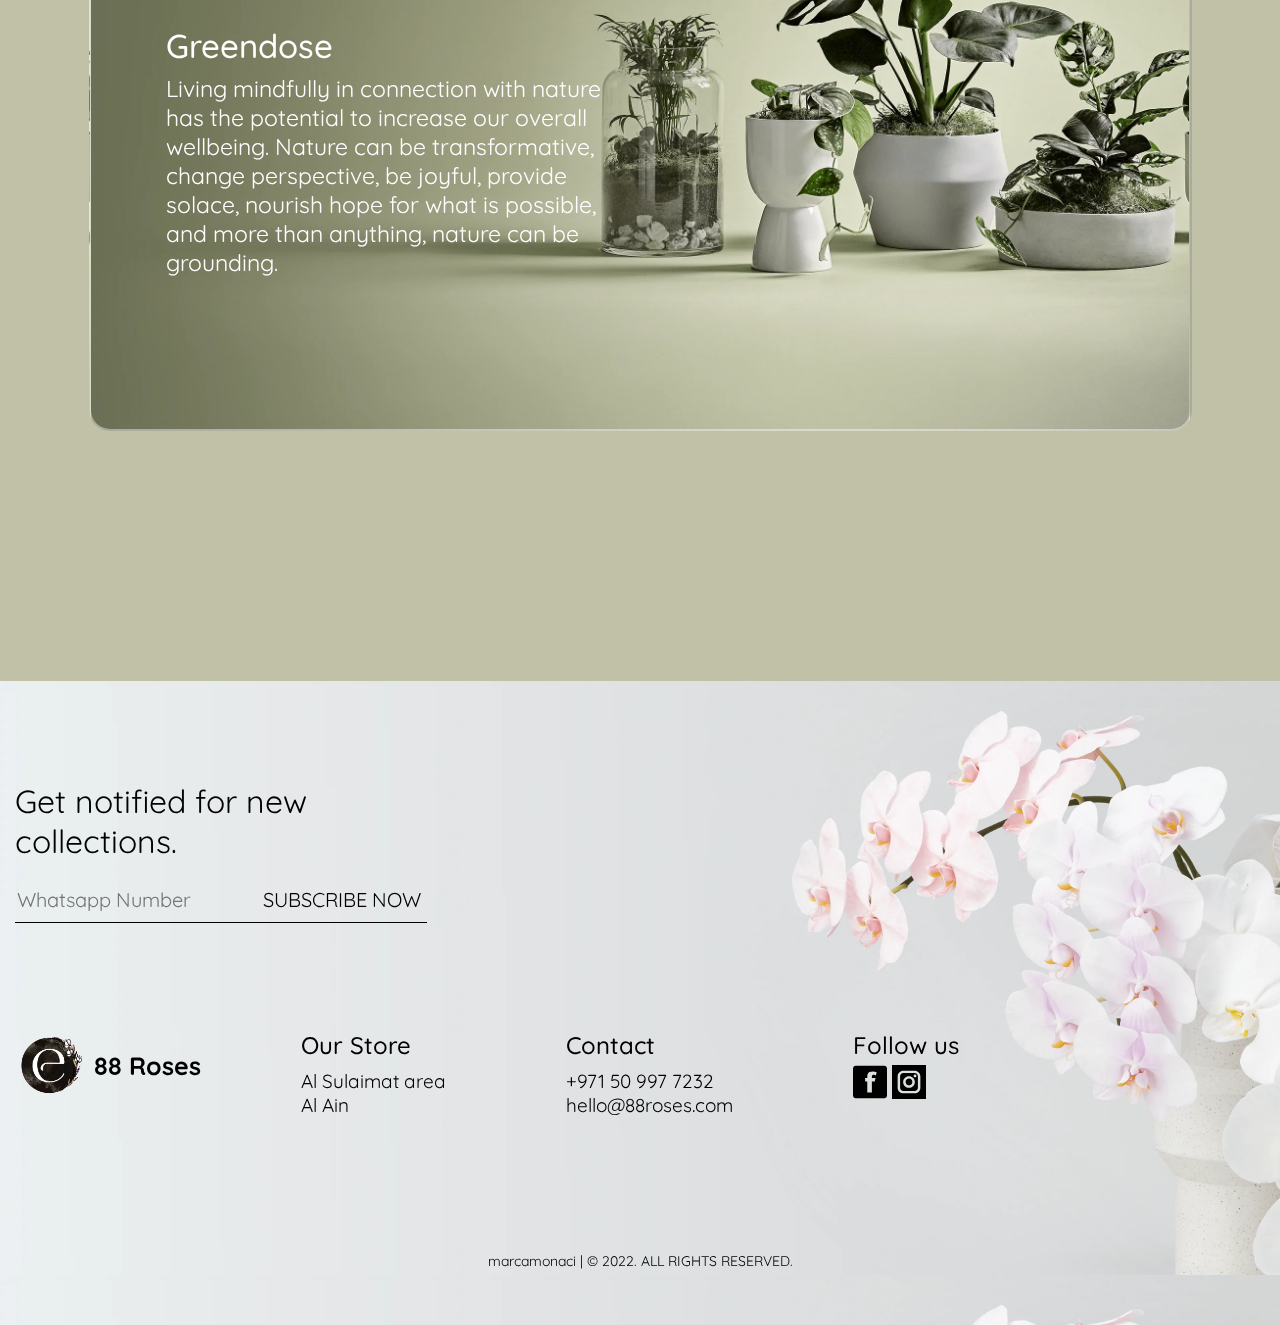
==== commit 4109bb6c: "update112" ====
--- a/index.html
+++ b/index.html
@@ -14,7 +14,7 @@
         <div class="top-view">
             <div class="top-content-view my-font">
                 <div class="top-logo">
-                    <a href="/index.html">
+                    <a href="index.html">
                         <div class="logo">
                             <img class="logo-image" src="images/logo.webp" alt="Logo" />
                             <div class="logo-text">
@@ -29,14 +29,46 @@
                             <a class="top-menu-a" href="index.html">Home</a>
                         </li>
                         <li class="top-menu-li">
-                            <a class="top-menu-a" href="index.html">About</a>
-                        </li>
-                        <li class="top-menu-li">
-                            <a class="top-menu-a" href="index.html">Contact</a>
+                            <a class="top-menu-a" href="gallery.html">Gallery</a>
+                        </li>
+                        <li class="top-menu-li">
+                            <a class="top-menu-a" href="about.html">About</a>
+                        </li>
+                        <li class="top-menu-li">
+                            <a class="top-menu-a" href="contact.html">Contact</a>
                         </li>
                     </ul>
                 </div>
-            </div>
+                <div class="top-mob-menu">                  
+                    <label for="mobmenu">
+                        <input type="checkbox" id="mobmenu"/>
+                        <div class="mob-menu">
+                            <div class="firstline"></div>
+                            <div class="secondline"></div>
+                            <div class="thirdline"></div>
+                        </div>
+                        <div class="top-mob-menu-list my-font">
+                            <div class="top-logo">
+                                    <div class="logo">
+                                        <img class="logo-image" src="images/logo.webp" alt="Logo" />
+                                        <div class="logo-text-mob">
+                                            88 Roses
+                                        </div>
+                                    </div>
+                            </div>
+                            <div class="mob-menu-list">
+                                <ul class="mob-menu-list-ul">
+                                    <li  class="mob-menu-list-li"><a href="index.html">Home</a></li>
+                                    <li  class="mob-menu-list-li"><a href="gallery.html">Gallery</a></li>
+                                    <li  class="mob-menu-list-li"><a href="about.html">About</a></li>
+                                    <li  class="mob-menu-list-li"><a href="contact.html">Contact</a></li>
+                                </ul>
+                            </div>
+                        </div>
+                    </label>
+                </div>            
+            </div>
+          
             <div class="top-caption-view">
                 <div class="top-caption">
                     <div class="caption-top-text my-font">
@@ -160,10 +192,10 @@
                                 Our Store
                             </div>
                             <div class="foot-item-text">
-                                501 ABCD Road,
-                            </div>
-                            <div class="foot-item-text">
-                                Dubai,Junction
+                                Al Sulaimat area
+                            </div>
+                            <div class="foot-item-text">
+                                Al Ain
                             </div>
                         </div>
                     </div>
@@ -173,7 +205,7 @@
                                 Contact
                             </div>
                             <div class="foot-item-text">
-                                +971 123 456 789 0
+                                +971 50 997 7232
                             </div>
                             <div class="foot-item-text">
                                 hello@88roses.com
@@ -198,7 +230,7 @@
                                     </svg>
                                 </div>
                             </a>
-                            <a href="">  <div class="footer-social-icon">
+                            <a href="https://www.instagram.com/88rosesjf/">  <div class="footer-social-icon">
                                 <svg x="0px" y="0px" fill="currentColor" width="1em"
                                     height="1em" 
                                     viewBox="0 0 455.73 455.73">
--- a/css/rose.css
+++ b/css/rose.css
@@ -63,6 +63,13 @@
 	font-size: 20px;
 	font-weight: 500;
 	color: white;
+	padding-left: 5px;
+}
+
+.logo-text-mob {
+	font-size: 20px;
+	font-weight: 500;
+	color: black;
 	padding-left: 5px;
 }
 
@@ -413,6 +420,229 @@
 	padding-top: 100px;
 }
 
+.top-mob-menu {
+	display: none;
+}
+
+.mob-menu {
+	cursor: pointer;
+}
+
+.firstline {
+	width: 28px;
+	height: 2px;
+	background: black;
+	transition: ease .3s;
+}
+
+.secondline {
+	width: 28px;
+	height: 2px;
+	background: black;
+	margin-top: 8px;
+	margin-bottom: 8px;
+}
+
+.thirdline {
+	width: 28px;
+	height: 2px;
+	background: black;
+	transition: ease .3s;
+}
+
+.top-mob-menu-list {
+
+	position: fixed;
+
+	top: 0;
+
+	left: 0;
+
+	width: 100%;
+
+	background: white;
+
+	height: 100%;
+
+	z-index: -1;
+
+	display: none;
+}
+
+#mobmenu {
+	display: none;
+}
+
+#mobmenu:checked+.mob-menu .firstline {
+	background: black;
+	transform: rotate(45deg) translateX(14px);
+	transition: ease .3s;
+}
+#mobmenu:checked+.mob-menu .secondline {
+	visibility: hidden;
+}
+#mobmenu:checked+.mob-menu .thirdline {
+	background: black;
+	transform: rotate(-45deg) translateX(13px);
+	transition: ease .3s;
+
+}
+
+#mobmenu:checked~.top-mob-menu-list {
+	display: block;
+
+}
+
+.mob-menu-list {}
+
+.mob-menu-list-ul {
+	list-style: none;
+	margin: 0;
+	padding: 0;
+}
+
+.mob-menu-list-li {}
+
+.mob-menu-list-li a {
+	display: block;
+	width: 100%;
+	border-bottom: solid 1px gainsboro;
+	padding-top: 10px;
+	padding-bottom: 10px;
+	font-size: 20px;
+	padding-left: 23px;
+	box-sizing: border-box;
+}
+
+.top-view-other {
+	min-height: 100vh;
+	background: linear-gradient(90deg, #A36E68, #C7988F, rgba(227, 218, 202, 1) 100%);
+	background-size: 100%;
+	background-repeat: no-repeat;
+}
+
+.about-content {
+	width: 1250px;
+	margin: auto;
+	padding-top: 100px;
+}
+
+.about-head {
+	font-size: 111px;
+	color: white;
+}
+
+.about-text {
+	font-size: 24px;
+	color: white;
+}
+
+.about-text p {
+	margin-top: 5px;
+	margin-bottom: 0;
+	padding-bottom: 13px;
+}
+
+.top-view-contact {
+	min-height: 100vh;
+	background: linear-gradient(90deg, #E9EDEF, #D9DBDC);
+	background-size: 100%;
+	background-repeat: no-repeat;
+}
+
+.contact-content {
+	width: 700px;
+	margin: auto;
+	padding-top: 100px;
+}
+
+.contact-head {
+
+	text-align: center;
+
+	font-size: 28px;
+
+	font-weight: 500;
+
+	padding-bottom: 25px;
+}
+
+.contact-text {
+	padding-bottom: 10px;
+}
+
+.contact-text-box {
+	width: 100%;
+	font-size: 16px;
+	background: transparent;
+	border: solid 1px #c3c3c3;
+	padding-top: 15px;
+	padding-bottom: 15px;
+	border-radius: 9px;
+	padding-left: 15px;
+	padding-right: 15px;
+	font-weight: 500;
+}
+
+.contact-text-box:focus {
+	outline: none;
+	border: solid 1px #3a3a3a;
+}
+
+.contact-bttn {}
+
+.contact-button {
+	border: 0;
+	background: black;
+	font-size: 18px;
+	color: white;
+	padding: 10px 15px 10px 16px;
+	min-width: 133px;
+	border-radius: 9px;
+}
+
+.contact-address {
+	width: 1000px;
+	margin: auto;
+	padding-top: 70px;
+	display: flex;
+	justify-content: space-between;
+}
+
+.contact-col {}
+
+.contact-col-head {
+	display: flex;
+	align-items: center;
+}
+
+.head-icon {
+	padding-right: 10px;
+}
+
+.head-text {
+	font-size: 20px;
+	font-weight: 600;
+}
+
+.contact-info {
+
+	font-size: 23px;
+
+	padding-top: 10px;
+}
+.gallery-content {width: 1250px;margin: auto;padding-bottom: 54px;}
+.gallery-head {text-align: center;color: black;font-size: 84px;padding-top: 48px;padding-bottom: 50px;font-weight: 500;}
+.gallery-items {display: flex;flex-wrap: wrap;justify-content: center;}
+.gallery-item {width: 30%;flex-shrink: 0;margin: 1%;}
+.gallery-item img{
+	
+width: 100%;
+	
+height: 400px;
+	
+object-fit: cover;
+}
 @media only screen and (max-width: 768px) {
 	.top-section {}
 
@@ -432,6 +662,7 @@
 
 	.top-logo {
 		padding-left: 15px;
+		box-sizing: border-box;
 	}
 
 	.top-menu {
@@ -478,7 +709,7 @@
 	.top-intro-view {
 		width: 100%;
 		margin: auto;
-		margin-top: 400px;
+		margin-top: 490px;
 		padding-bottom: 159px;
 		padding-left: 15px;
 		padding-right: 15px;
@@ -499,291 +730,449 @@
 
 	.second-section {}
 
-.second-view {
-	background: #94413C;
-	padding-top: 0;
-	padding-bottom: 0;
-}
-
-.second-view-content {
-
+	.second-view {
+		background: #94413C;
+		padding-top: 0;
+		padding-bottom: 0;
+	}
+
+	.second-view-content {
+
+		width: 100%;
+
+		height: 539px;
+
+		border: unset;
+
+		margin: auto;
+
+		border-radius: 0;
+
+		background: url('../images/secondbgmob.webp');
+
+		background-size: cover;
+
+		background-position: bottom;
+
+		background-repeat: no-repeat;
+	}
+
+	.view-caption {
+		margin-top: 0;
+		padding-left: 15px;
+		padding-top: 40px;
+		box-sizing: border-box;
+		padding-right: 15px;
+	}
+
+	.view-caption-head {
+		color: white;
+		font-size: 33px;
+		font-weight: 500;
+		padding-bottom: 18px;
+	}
+
+	.view-caption-text {
+		color: white;
+		font-size: 16px;
+		font-weight: 400;
+		width: 100%;
+	}
+
+	.third-section {}
+
+	.third-view {
+		background: #B5B2AD;
+		padding-top: 0;
+		padding-bottom: 0;
+	}
+
+	.third-view-content {
+
+		width: 100%;
+
+		height: 539px;
+
+		border: none;
+
+		margin: auto;
+
+		border-radius: 0;
+
+		background: url('../images/thirdbgmob.webp');
+
+		background-size: cover;
+
+		background-position: bottom;
+	}
+
+	.fourth-section {}
+
+	.fourth-view {
+		background: #D8BE99;
+		padding-top: 0;
+		padding-bottom: 0;
+	}
+
+	.fourth-view-content {
+
+		width: 100%;
+
+		height: 539px;
+
+		border: none;
+
+		margin: auto;
+
+		border-radius: 0;
+
+		background: url('../images/fourthbgmob.webp');
+
+		background-size: cover;
+
+		background-position: bottom;
+	}
+
+	.fifth-view {
+		background: #DDD0B6;
+		padding-top: 0;
+		padding-bottom: 0;
+	}
+
+	.fifth-view-content {
+
+		width: 100%;
+
+		height: 539px;
+
+		border: none;
+
+		margin: auto;
+
+		border-radius: 0;
+
+		background: url('../images/fifthbgmob.webp');
+
+		background-size: cover;
+
+		background-position: bottom;
+	}
+
+	.sixth-view {
+		background: #C0C1A7;
+		padding-top: 0;
+		padding-bottom: 0;
+	}
+
+	.sixth-view-content {
+
+		width: 100%;
+
+		height: 539px;
+
+		border: none;
+
+		margin: auto;
+
+		border-radius: 0;
+
+		background: url('../images/sixthbgmob.webp');
+
+		background-size: cover;
+
+		background-position: bottom;
+	}
+
+	.footer-section {}
+
+	.footer-view {
+
+		background: url('../images/footerbgmob.webp');
+
+		background-size: 100%;
+
+		min-height: 544px;
+
+		padding-top: 100px;
+
+		background-repeat: no-repeat;
+	}
+
+	.footer-content {
+		width: 100%;
+		padding-left: 15px;
+		margin: auto;
+		padding-right: 15px;
+		box-sizing: border-box;
+	}
+
+	.footer-subscribe {}
+
+	.footer-sub-head {
+		font-size: 21px;
+		width: 195px;
+		padding-bottom: 25px;
+	}
+
+	.footer-text-container {
+		border-bottom: solid 1px black;
+		display: inline-flex;
+		padding-bottom: 9px;
+	}
+
+	.footer-text-box {
+		border: 0;
+		background: transparent;
+		font-size: 14px;
+		font-weight: 400;
+	}
+
+	.footer-bttn {
+		border: 0;
+		background: transparent;
+		color: black;
+		font-size: 14px;
+		font-weight: 400;
+	}
+
+	.footer-options {
+
+		padding-top: 36px;
+
+		display: flex;
+
+		flex-wrap: wrap;
+	}
+
+	.footer-logo {
+
+		margin-right: 100px;
+	}
+
+	.logo-foot {
+		display: flex;
+		align-items: center;
+	}
+
+	.logo-foot-image {
+		width: 70px;
+	}
+
+	.logo-foot-text {
+		font-size: 25px;
+		font-weight: 700;
+		padding-left: 9px;
+	}
+
+	.foot-logo-desc {
+
+		padding-left: 15px;
+
+		padding-top: 32px;
+	}
+
+
+	.footer-items {
+		margin-right: 120px;
+	}
+
+	.footer-item {
+		padding-bottom: 35px;
+	}
+
+	.footer-item-head {
+		font-size: 24px;
+		font-weight: 500;
+		padding-bottom: 9px;
+	}
+
+	.foot-item-text {
+		font-size: 19px;
+	}
+
+	.footer-last {}
+
+	.footer-social {}
+
+	.footer-social-head {
+		font-size: 24px;
+		font-weight: 500;
+		padding-bottom: 5px;
+	}
+
+	.footer-icons {
+		display: flex;
+	}
+
+	.footer-social-icon {
+		font-size: 34px;
+		margin-right: 5px;
+	}
+
+	.copy-right {
+
+		text-align: center;
+
+		font-size: 14px;
+
+		font-weight: 400;
+
+		padding-top: 100px;
+	}
+
+	.top-mob-menu {
+		display: block;
+		padding-right: 25px;
+		position: relative;
+		z-index: 999999;
+	}
+
+	.top-view-other {
+		min-height: 100vh;
+		background: linear-gradient(90deg, #A36E68, #C7988F, rgba(227, 218, 202, 1) 100%);
+		background-size: 100%;
+		background-repeat: no-repeat;
+	}
+
+	.about-content {
+		width: 100%;
+		margin: auto;
+		padding-top: 26px;
+	}
+
+	.about-head {
+		font-size: 72px;
+		color: white;
+		padding-left: 25px;
+		padding-right: 25px;
+	}
+
+	.about-text {
+		font-size: 16px;
+		color: white;
+		padding-left: 25px;
+		padding-right: 25px;
+	}
+
+	.about-text p {
+		margin-top: 5px;
+		margin-bottom: 0;
+		padding-bottom: 13px;
+	}
+
+
+
+
+
+
+	.top-view-contact {
+		min-height: 100vh;
+		background: linear-gradient(90deg, #E9EDEF, #D9DBDC);
+		background-size: 100%;
+		background-repeat: no-repeat;
+	}
+
+	.contact-content {
+		width: 100%;
+		margin: auto;
+		padding-top: 100px;
+		padding-left: 15px;
+		box-sizing: border-box;
+		padding-right: 15px;
+	}
+
+	.contact-head {
+
+		text-align: center;
+
+		font-size: 28px;
+
+		font-weight: 500;
+
+		padding-bottom: 25px;
+	}
+
+	.contact-text {
+		padding-bottom: 10px;
+	}
+
+	.contact-text-box {
+		width: 100%;
+		font-size: 16px;
+		background: transparent;
+		border: solid 1px #c3c3c3;
+		padding-top: 15px;
+		padding-bottom: 15px;
+		border-radius: 9px;
+		padding-left: 15px;
+		padding-right: 15px;
+		font-weight: 500;
+		box-sizing: border-box;
+	}
+
+	.contact-text-box:focus {
+		outline: none;
+		border: solid 1px #3a3a3a;
+	}
+
+	.contact-bttn {}
+
+	.contact-button {
+		border: 0;
+		background: black;
+		font-size: 18px;
+		color: white;
+		padding: 10px 15px 10px 16px;
+		min-width: 133px;
+		border-radius: 9px;
+	}
+
+	.contact-address {
+		width: 100%;
+		padding-top: 70px;
+		display: block;
+		justify-content: space-between;
+		padding-left: 15px;
+		box-sizing: border-box;
+	}
+
+	.contact-col {
+		padding-bottom: 31px;
+		box-sizing: border-box;
+		width: 100%;
+	}
+
+	.contact-col-head {
+		display: flex;
+		align-items: center;
+	}
+
+	.head-icon {
+		padding-right: 10px;
+	}
+
+	.head-text {
+		font-size: 20px;
+		font-weight: 600;
+	}
+
+	.contact-info {
+
+		font-size: 23px;
+
+		padding-top: 10px;
+
+	}
+	.gallery-content {width: 100%;margin: auto;padding-bottom: 54px;}
+.gallery-head {text-align: center;color: black;font-size: 61px;padding-top: 48px;padding-bottom: 20px;font-weight: 500;}
+.gallery-items {display: flex;flex-wrap: wrap;justify-content: center;}
+.gallery-item {width: 30%;flex-shrink: 0;margin: 1%;}
+.gallery-item img{
+	
 width: 100%;
-
-height: 539px;
-
-border: unset;
-
-margin: auto;
-
-border-radius: 0;
-
-background: url('../images/secondbgmob.webp');
-
-background-size: cover;
-
-background-position: bottom;
-
-background-repeat: no-repeat;
-}
-
-.view-caption {
-	margin-top: 0;
-	padding-left: 15px;
-	padding-top: 40px;
-	box-sizing: border-box;
-	padding-right: 15px;
-}
-
-.view-caption-head {
-	color: white;
-	font-size: 33px;
-	font-weight: 500;
-	padding-bottom: 18px;
-}
-
-.view-caption-text {
-	color: white;
-	font-size: 16px;
-	font-weight: 400;
-	width: 100%;
-}
-.third-section {}
-
-.third-view {
-	background: #B5B2AD;
-	padding-top: 0;
-	padding-bottom: 0;
-}
-
-.third-view-content {
-
-width: 100%;
-
-height: 539px;
-
-border: none;
-
-margin: auto;
-
-border-radius: 0;
-
-background: url('../images/thirdbgmob.webp');
-
-background-size: cover;
-
-background-position: bottom;
-}
-.fourth-section {}
-
-.fourth-view {
-	background: #D8BE99;
-	padding-top: 0;
-	padding-bottom: 0;
-}
-
-.fourth-view-content {
--width: 100%;
--height: 539px;
--border: none;
--margin: auto;
--border-radius: 0;
--background: url('../images/fourthbgmob.webp');
--background-size: cover;
--background-position: bottom;
-}
-
-.fifth-view {
-	background: #DDD0B6;
-	padding-top: 0;
-	padding-bottom: 0;
-}
-
-.fifth-view-content {
--width: 100%;
--height: 539px;
--border: none;
--margin: auto;
--border-radius: 0;
--background: url('../images/fifthbgmob.webp');
--background-size: cover;
--background-position: bottom;
-}
-
-.sixth-view {
-	background: #C0C1A7;
-	padding-top: 0;
-	padding-bottom: 0;
-}
-
-.sixth-view-content {
--width: 100%;
--height: 539px;
--border: none;
--margin: auto;
--border-radius: 0;
--background: url('../images/sixthbgmob.webp');
--background-size: cover;
--background-position: bottom;
-}
-
-.footer-section {}
-
-.footer-view {
--background: url('../images/footerbgmob.webp');
--background-size: 100%;
--min-height: 544px;
--padding-top: 100px;
--background-repeat: no-repeat;
-}
-
-.footer-content {
-	width: 100%;
-	padding-left: 15px;
-	margin: auto;
-	padding-right: 15px;
-	box-sizing: border-box;
-}
-
-.footer-subscribe {}
-
-.footer-sub-head {
-	font-size: 21px;
-	width: 195px;
-	padding-bottom: 25px;
-}
-
-.footer-text-container {
-	border-bottom: solid 1px black;
-	display: inline-flex;
-	padding-bottom: 9px;
-}
-
-.footer-text-box {
-	border: 0;
-	background: transparent;
-	font-size: 14px;
-	font-weight: 400;
-}
-
-.footer-bttn {
-	border: 0;
-	background: transparent;
-	color: black;
-	font-size: 14px;
-	font-weight: 400;
-}
-
-.footer-options {
--padding-top: 36px;
--display: flex;
--flex-wrap: wrap;
-}
-
-.footer-logo {
-
-	margin-right: 100px;
-}
-
-.logo-foot {
-	display: flex;
-	align-items: center;
-}
-
-.logo-foot-image {
-	width: 70px;
-}
-
-.logo-foot-text {
-	font-size: 25px;
-	font-weight: 700;
-	padding-left: 9px;
-}
-
-.foot-logo-desc {
-
-	padding-left: 15px;
-
-	padding-top: 32px;
-}
-
-
-.footer-items {
-	margin-right: 120px;
-}
-
-.footer-item {
-	padding-bottom: 35px;
-}
-
-.footer-item-head {
-	font-size: 24px;
-	font-weight: 500;
-	padding-bottom: 9px;
-}
-
-.foot-item-text {
-	font-size: 19px;
-}
-
-.footer-last {}
-
-.footer-social {}
-
-.footer-social-head {
-	font-size: 24px;
-	font-weight: 500;
-	padding-bottom: 5px;
-}
-
-.footer-icons {
-	display: flex;
-}
-
-.footer-social-icon {
-	font-size: 34px;
-	margin-right: 5px;
-}
-
-.copy-right {
-
-	text-align: center;
-
-	font-size: 14px;
-
-	font-weight: 400;
-
-	padding-top: 100px;
+	
+height: 150px;
+	
+object-fit: cover;
 }
 }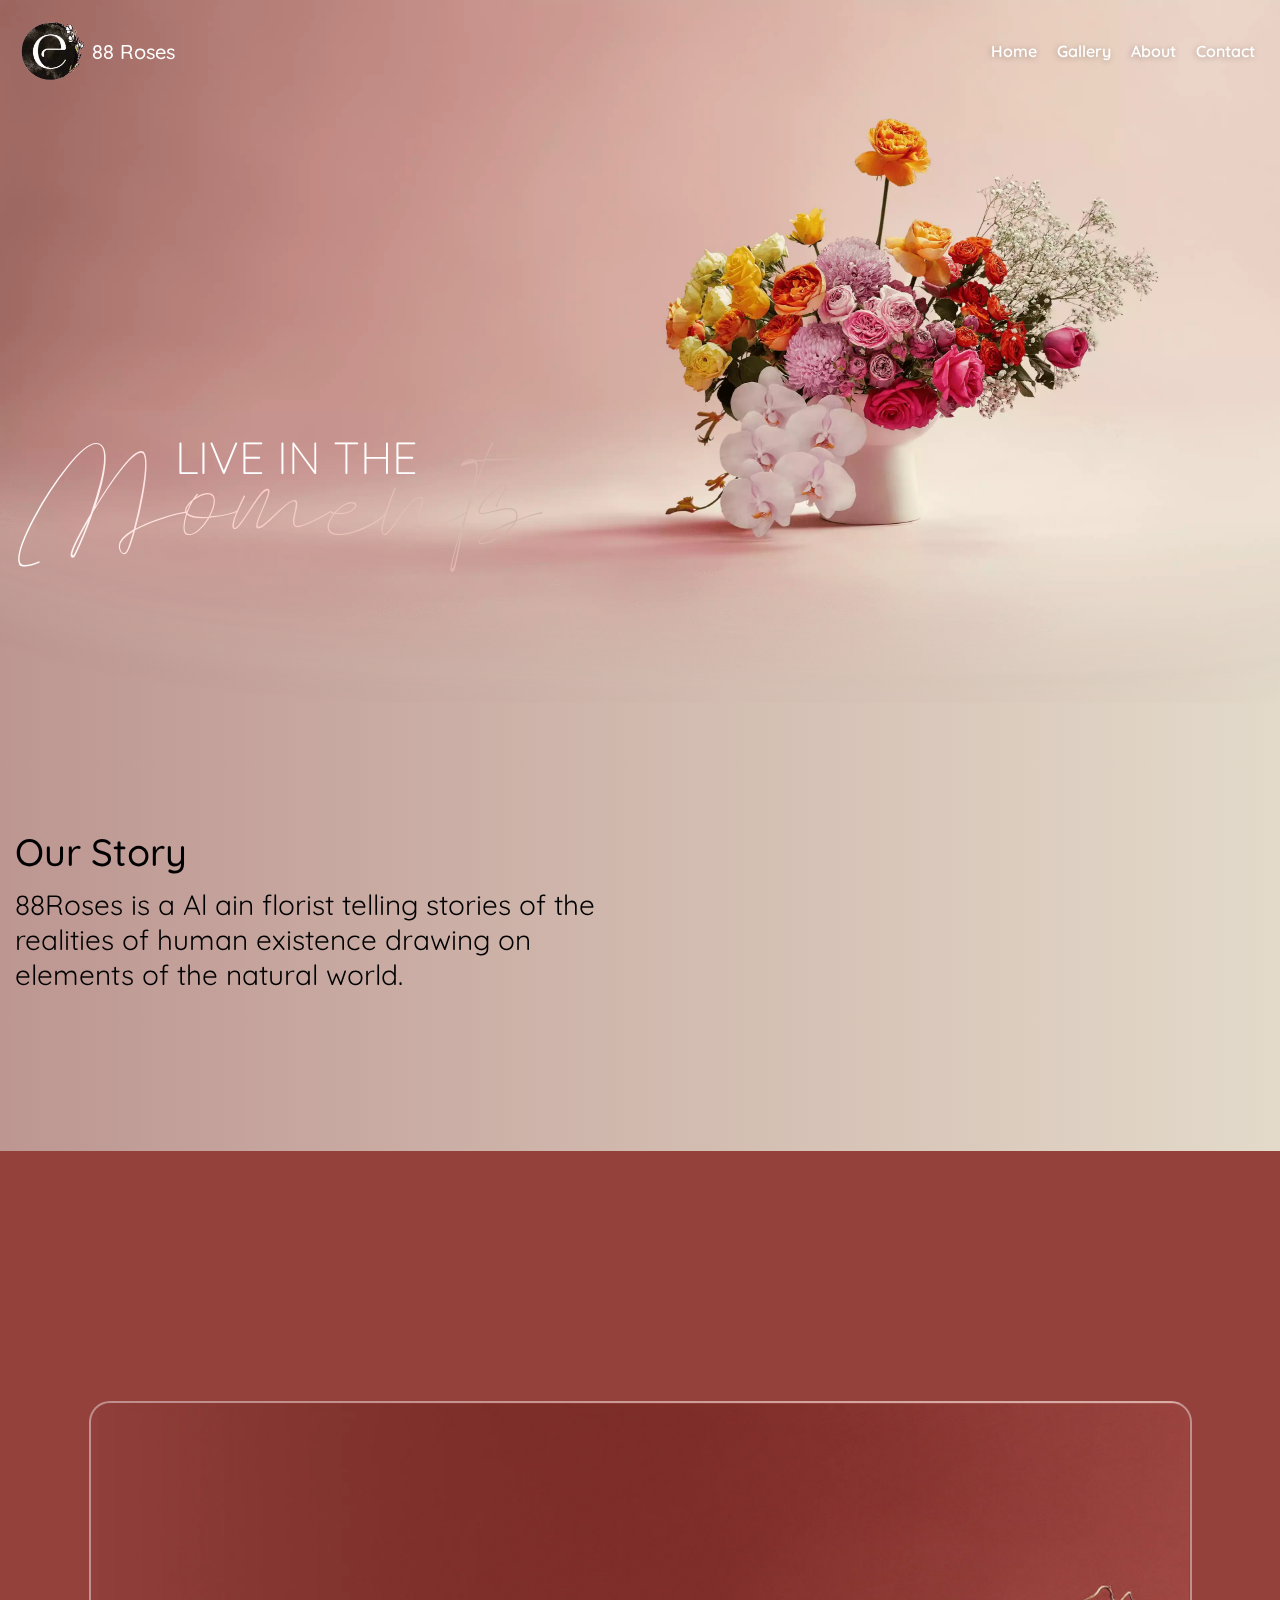
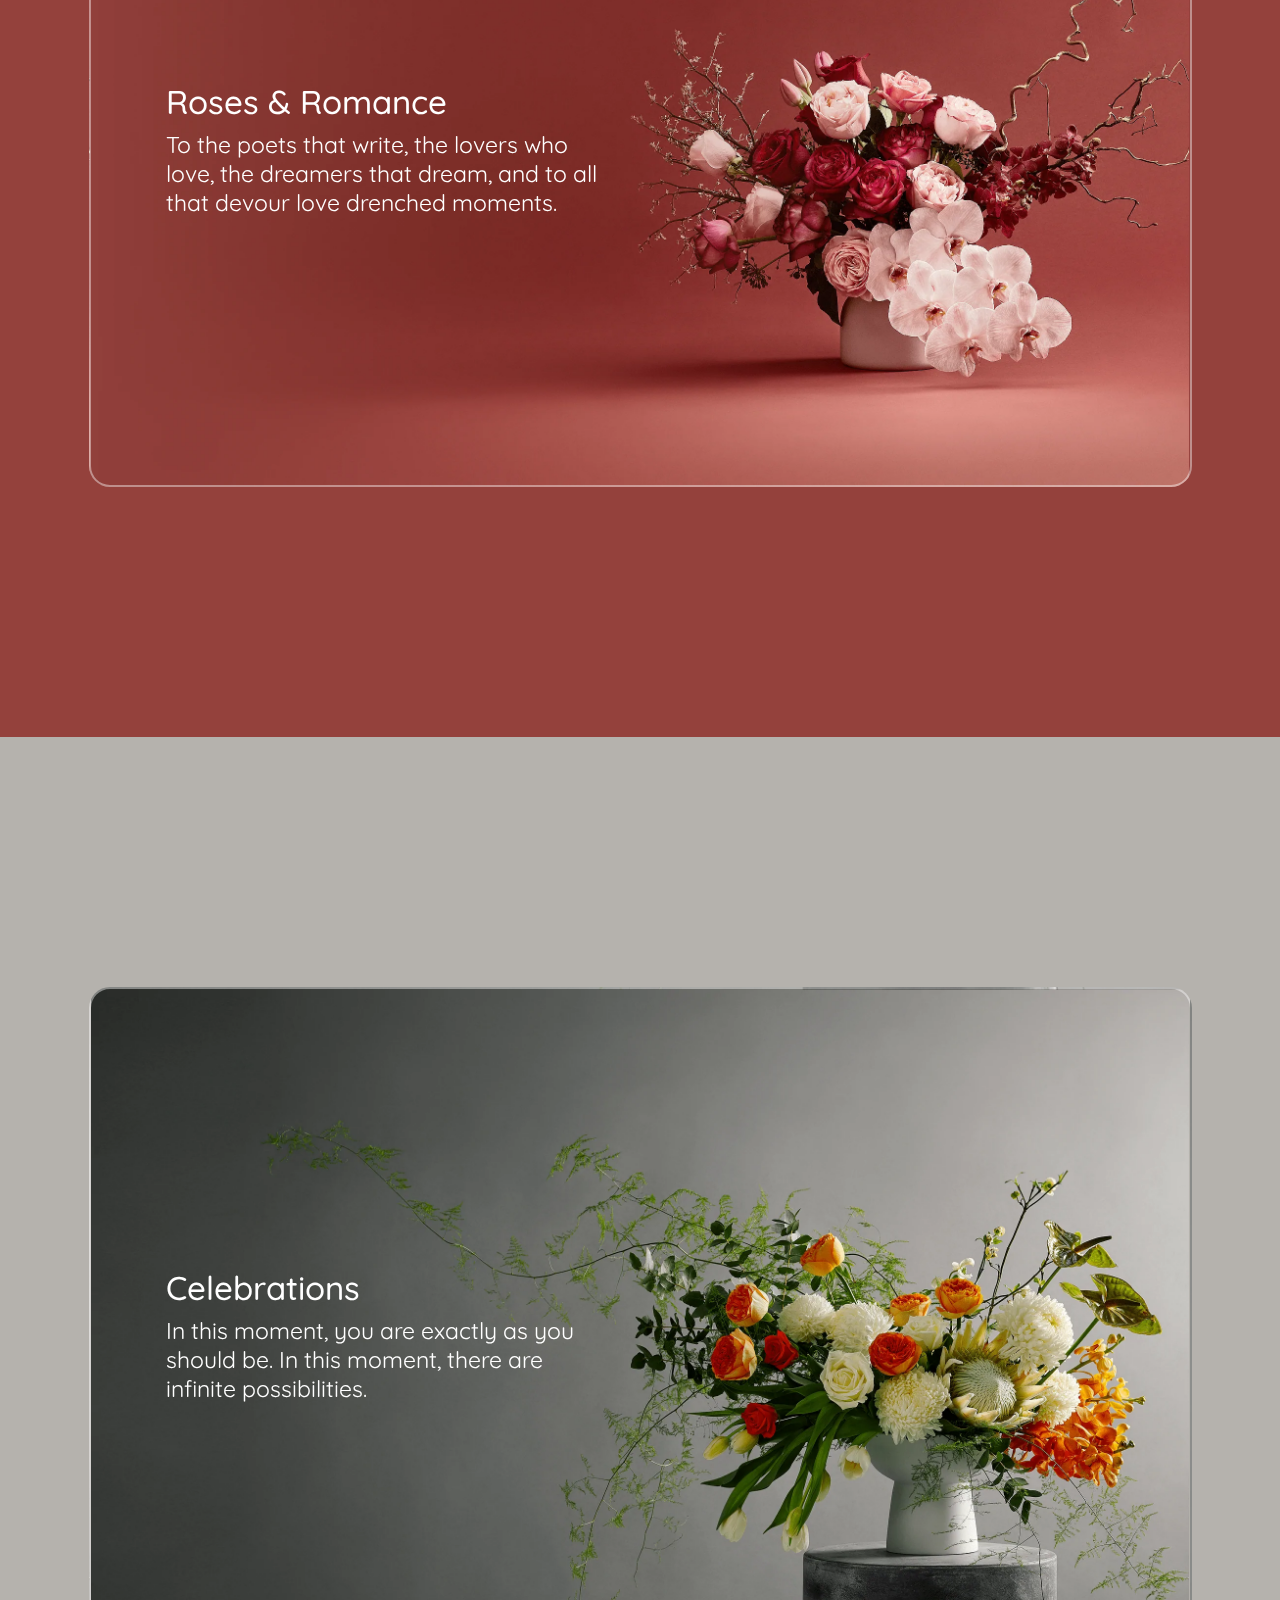
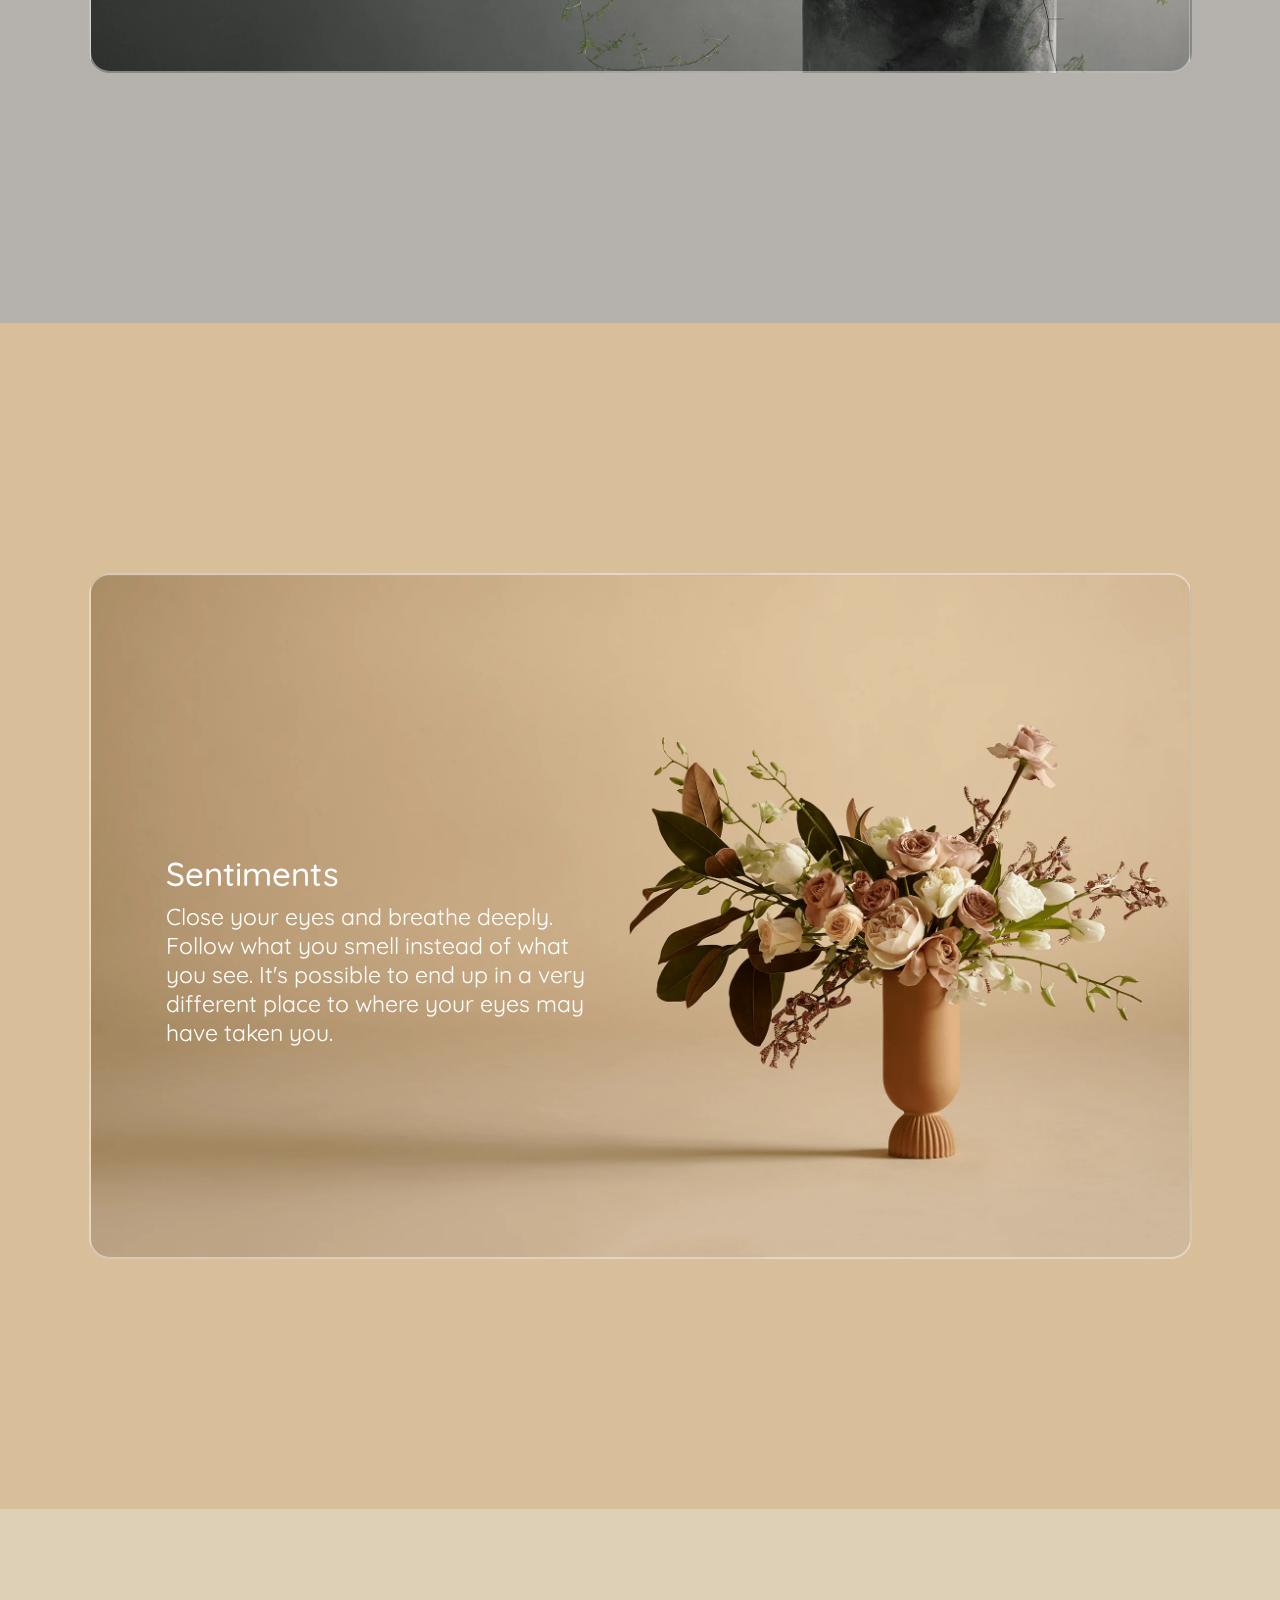
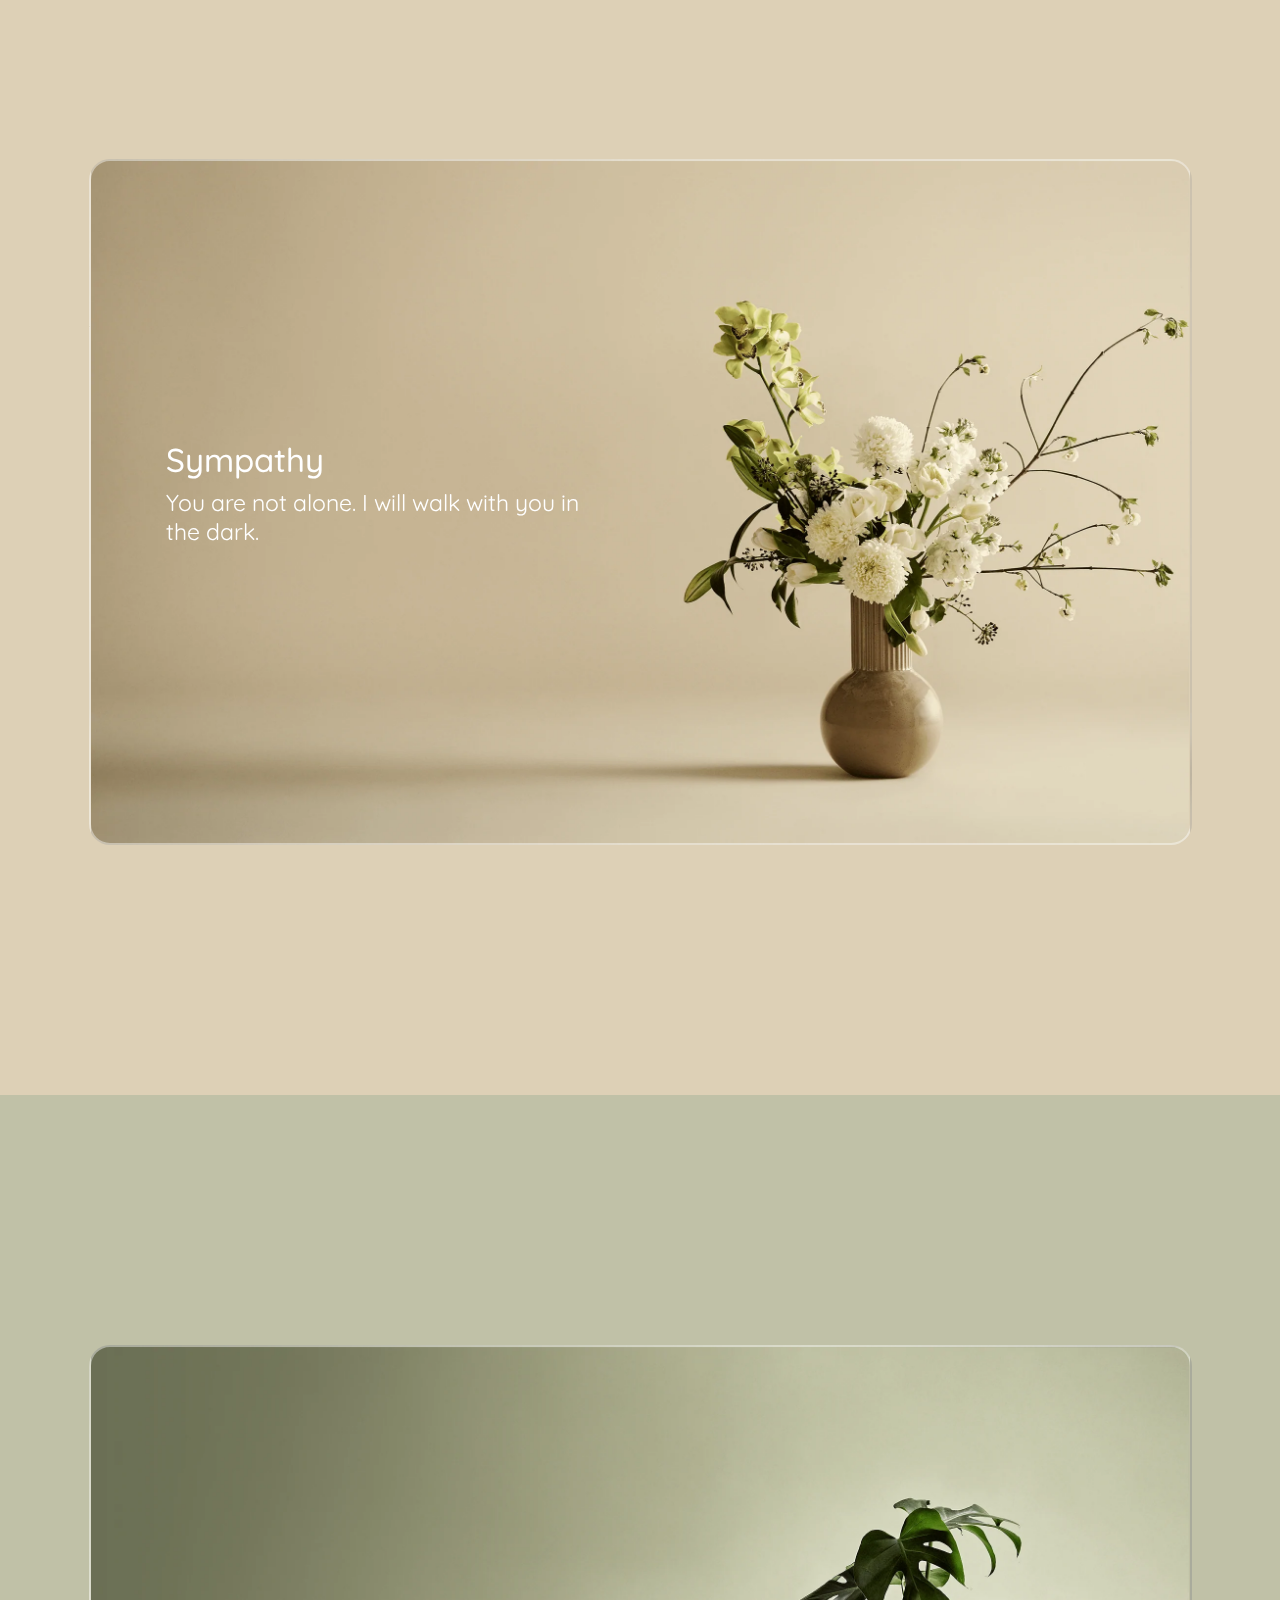
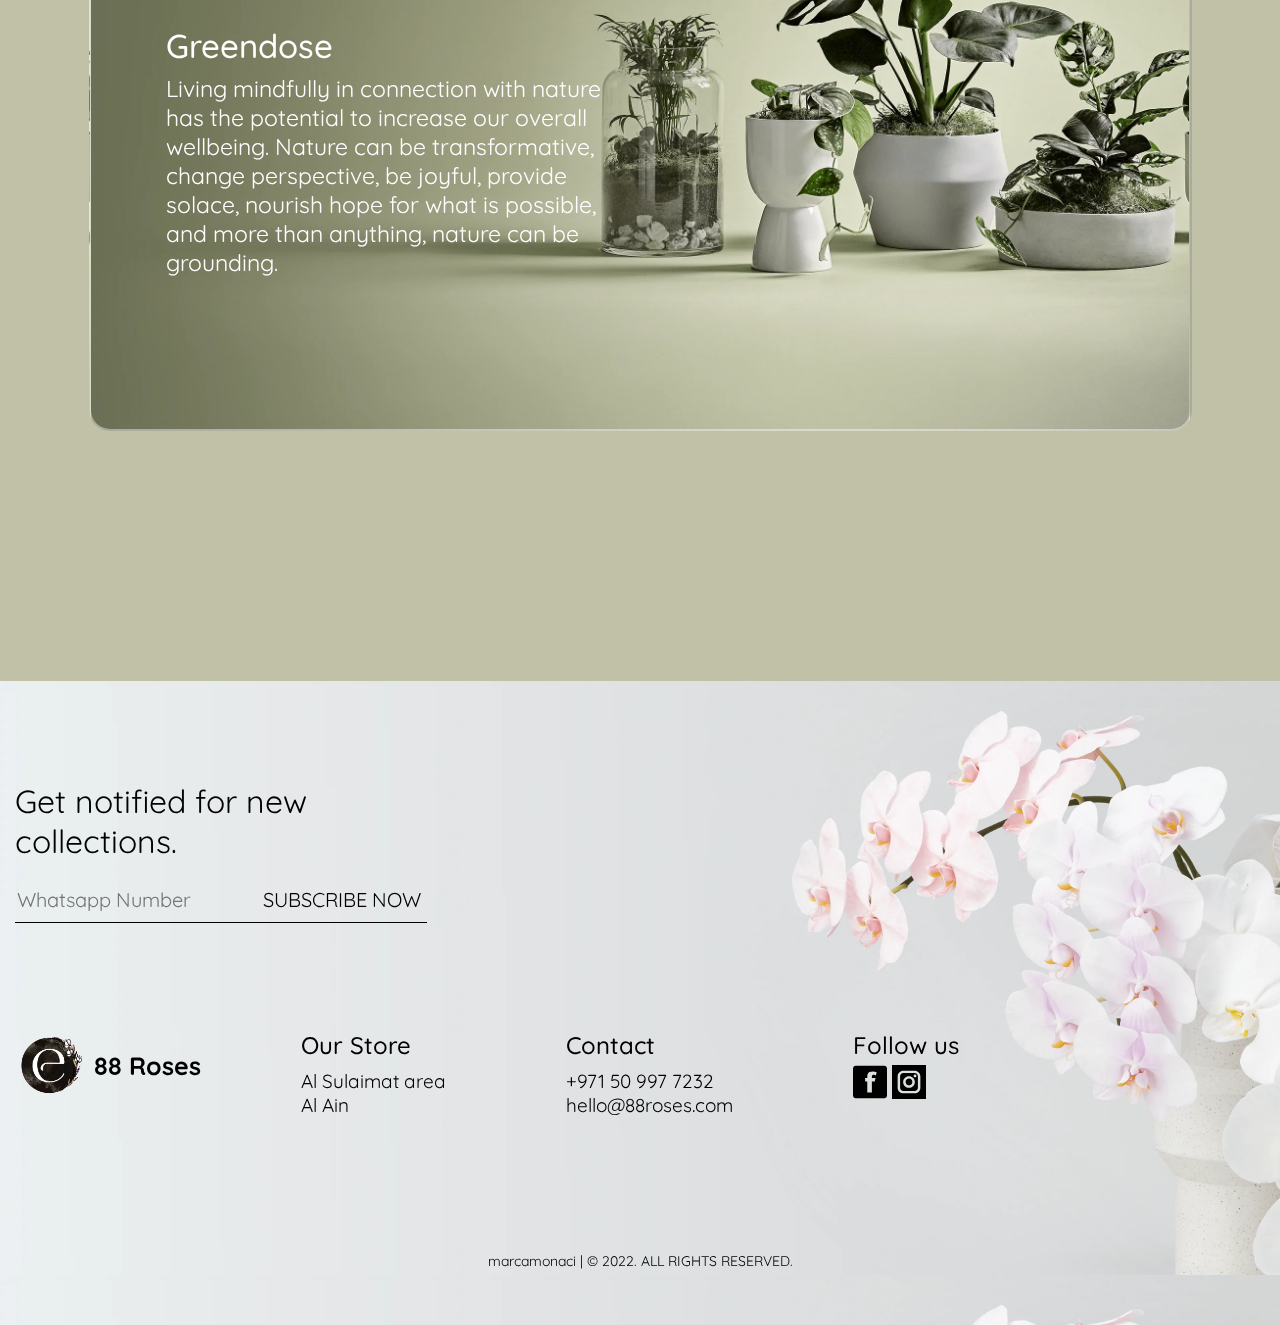
==== commit 044934ec: "update 4" ====
--- a/index.html
+++ b/index.html
@@ -6,7 +6,7 @@
     <meta http-equiv="X-UA-Compatible" content="IE=edge">
     <meta name="viewport" content="width=device-width, initial-scale=1.0">
     <title>Eighty Eight Roses</title>
-    <link rel="stylesheet" href="css/rose.css">
+    <link rel="stylesheet" href="css/rose.css?ver=1">
 </head>
 
 <body class="body-home">
@@ -84,7 +84,7 @@
                     Our Story
                 </div>
                 <div class="top-intro-text">
-                    88Roses is a Dubai florist telling stories of the realities of human existence drawing on elements
+                    88Roses is a Al ain florist telling stories of the realities of human existence drawing on elements
                     of the natural world.
                 </div>
             </div>
